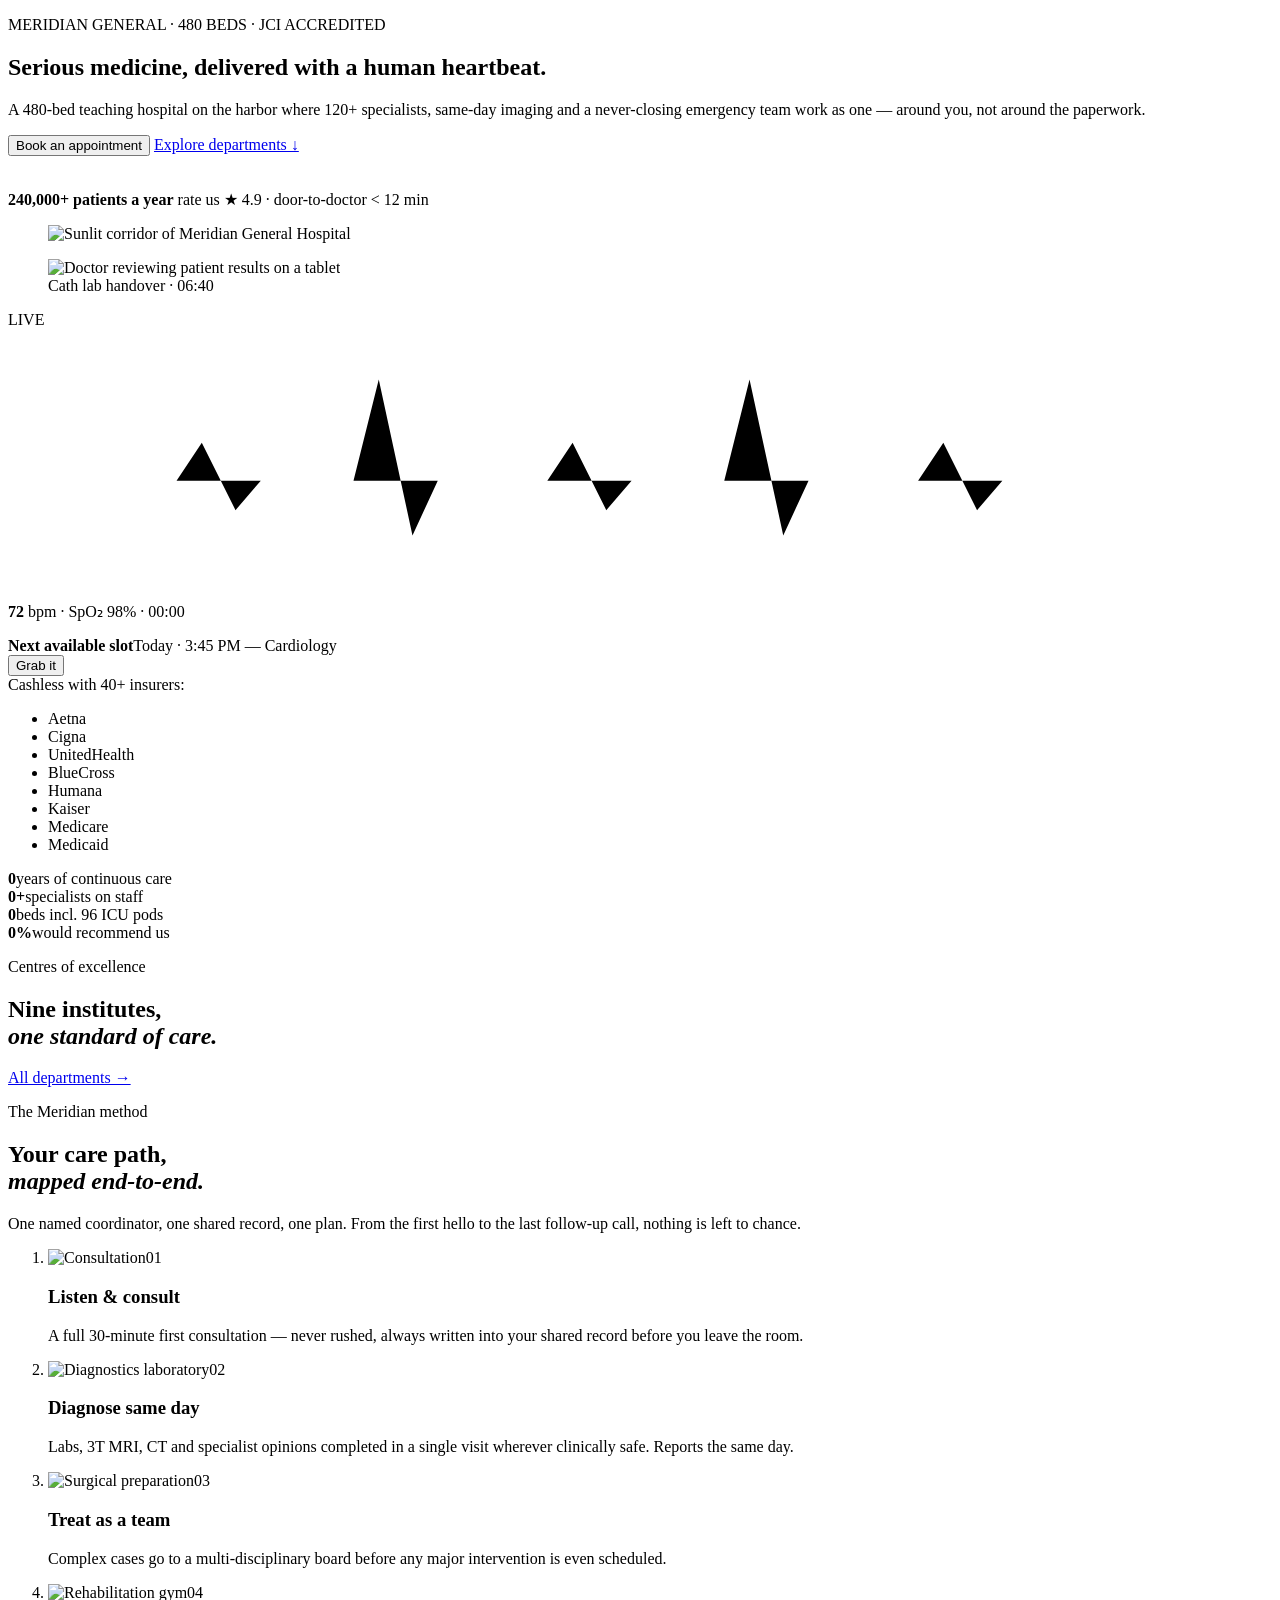
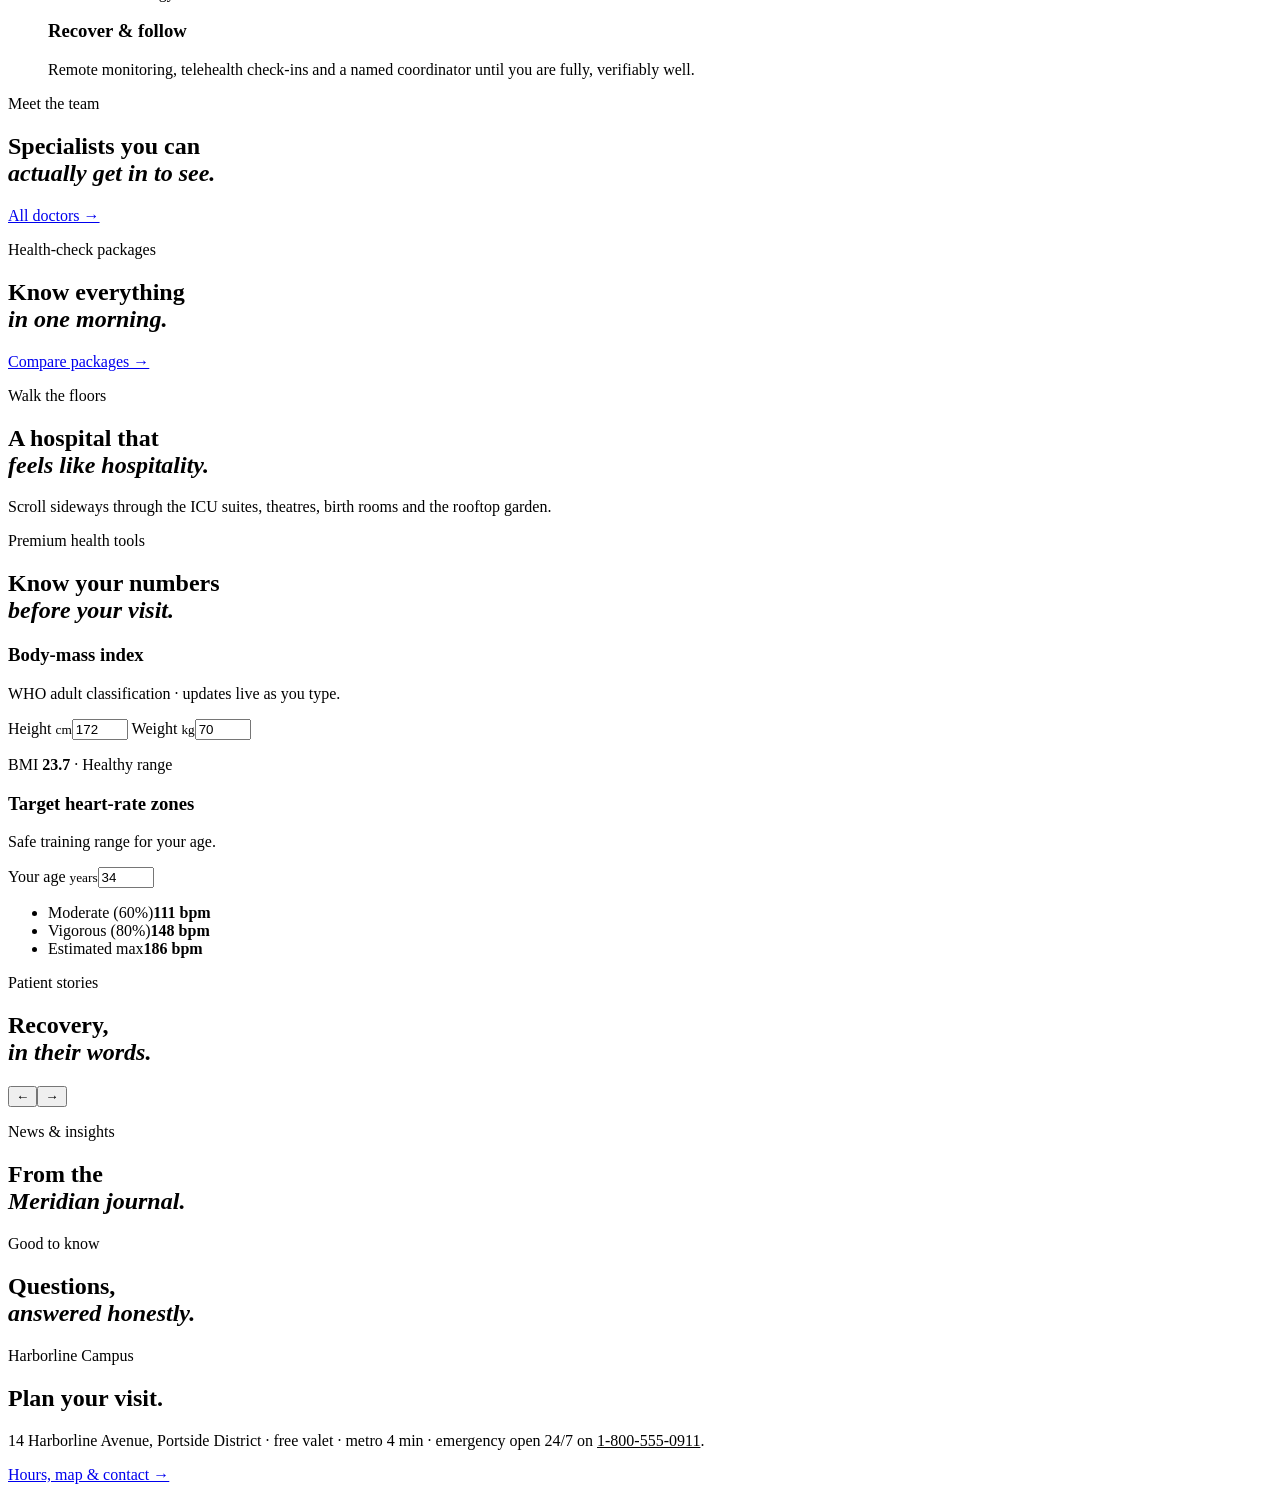
==== index.html @ aa536445 "feat(home): add homepage with hero collage and previews" \ Telemetry hero (live ECG, BPM, clock), ti" ====
<!DOCTYPE html>
<html lang="en">
<head>
  <meta charset="UTF-8" />
  <meta name="viewport" content="width=device-width, initial-scale=1.0" />
  <title>Meridian Health — Medicine with precision, care with a heartbeat</title>
  <meta name="description" content="Meridian General Hospital: 480 beds, 120+ specialists, 24/7 emergency. Book online in 60 seconds." />
  <link rel="preconnect" href="https://fonts.googleapis.com" />
  <link rel="preconnect" href="https://fonts.gstatic.com" crossorigin />
  <link href="https://fonts.googleapis.com/css2?family=Fraunces:ital,opsz,wght@0,9..144,300;0,9..144,500;0,9..144,700;1,9..144,500&family=Manrope:wght@400;500;600;700;800&display=swap" rel="stylesheet" />
  <link rel="stylesheet" href="css/styles.css" />
</head>
<body data-page="home">
<main id="main">

  <!-- ══════ HERO — collage + live telemetry ══════ -->
  <section class="hero">
    <div class="container hero-grid">
      <div class="hero-copy">
        <p class="eyebrow" id="hero-eyebrow" data-text="MERIDIAN GENERAL · 480 BEDS · JCI ACCREDITED">MERIDIAN GENERAL · 480 BEDS · JCI ACCREDITED</p>
        <h1 class="hero-title">
          <span class="line"><span>Serious medicine,</span></span>
          <span class="line"><span>delivered with a</span></span>
          <span class="line accent"><span>human heartbeat.</span></span>
        </h1>
        <p class="lede">A 480-bed teaching hospital on the harbor where 120+ specialists, same-day imaging and a never-closing emergency team work as one — around you, not around the paperwork.</p>
        <div class="hero-cta">
          <button class="btn btn--primary btn--lg" data-open-booking>Book an appointment</button>
          <a class="btn btn--ghost btn--lg" href="departments.html">Explore departments ↓</a>
        </div>
        <div class="hero-proof">
          <div class="avatar-stack" aria-hidden="true">
            <img src="https://images.unsplash.com/photo-1544005313-94ddf0286df2?auto=format&fit=crop&w=100&q=80" data-fb="patient-face-1" alt="" />
            <img src="https://images.unsplash.com/photo-1507003211169-0a1dd7228f2d?auto=format&fit=crop&w=100&q=80" data-fb="patient-face-2" alt="" />
            <img src="https://images.unsplash.com/photo-1580489944761-15a19d654956?auto=format&fit=crop&w=100&q=80" data-fb="patient-face-3" alt="" />
            <img src="https://images.unsplash.com/photo-1500648767791-00dcc994a43e?auto=format&fit=crop&w=100&q=80" data-fb="patient-face-4" alt="" />
          </div>
          <p><strong>240,000+ patients a year</strong> rate us ★ 4.9 · door-to-doctor &lt; 12 min</p>
        </div>
      </div>

      <div class="hero-visual">
        <figure class="hv-main">
          <img src="https://images.unsplash.com/photo-1519494026892-80bbd2d6fd0d?auto=format&fit=crop&w=1000&q=80" data-fb="hospital-atrium" alt="Sunlit corridor of Meridian General Hospital" />
        </figure>
        <figure class="hv-polaroid">
          <img src="https://images.unsplash.com/photo-1576091160399-112ba8d25d1d?auto=format&fit=crop&w=600&q=80" data-fb="cath-team" alt="Doctor reviewing patient results on a tablet" />
          <figcaption>Cath lab handover · 06:40</figcaption>
        </figure>
        <div class="hv-monitor">
          <span class="live-chip"><span class="dot dot--live"></span>LIVE</span>
          <svg viewBox="0 0 300 60" preserveAspectRatio="none" class="ecg-mini" aria-hidden="true"><path d="M0 36 H40 l6-9 8 16 6-7 h22 l6-24 8 37 6-13 h26 l6-9 8 16 6-7 h22 l6-24 8 37 6-13 h26 l6-9 8 16 6-7 H300"/></svg>
          <p><strong id="bpm-value">72</strong> bpm · SpO₂ 98% · <time id="clock-time">00:00</time></p>
        </div>
        <div class="hv-badge">
          <div><strong>Next available slot</strong><span>Today · 3:45 PM — Cardiology</span></div>
          <button class="btn btn--clay btn--sm" data-open-booking data-dept="cardiology">Grab it</button>
        </div>
      </div>
    </div>
  </section>

  <!-- ══════ TICKER / INSURERS / STATS ══════ -->
  <div class="ticker" aria-hidden="true"><div class="ticker-track" id="ticker-track"></div></div>
  <section class="insurers" aria-label="Insurance partners">
    <div class="container ins-inner">
      <span>Cashless with 40+ insurers:</span>
      <ul class="ins-row" role="list"><li>Aetna</li><li>Cigna</li><li>UnitedHealth</li><li>BlueCross</li><li>Humana</li><li>Kaiser</li><li>Medicare</li><li>Medicaid</li></ul>
    </div>
  </section>
  <section class="stats-band" aria-label="Hospital statistics">
    <div class="container stats-grid">
      <div class="stat"><strong><span class="counter" data-target="32">0</span></strong><span>years of continuous care</span></div>
      <div class="stat"><strong><span class="counter" data-target="120">0</span>+</strong><span>specialists on staff</span></div>
      <div class="stat"><strong><span class="counter" data-target="480">0</span></strong><span>beds incl. 96 ICU pods</span></div>
      <div class="stat"><strong><span class="counter" data-target="98">0</span>%</strong><span>would recommend us</span></div>
    </div>
  </section>

  <!-- ══════ DEPARTMENTS PREVIEW ══════ -->
  <section class="section">
    <div class="container">
      <div class="section-head">
        <div><p class="eyebrow">Centres of excellence</p><h2 class="section-title">Nine institutes,<br /><em>one standard of care.</em></h2></div>
        <a class="btn btn--ghost" href="departments.html">All departments →</a>
      </div>
      <div class="dept-grid" id="dept-preview"><!-- rendered --></div>
    </div>
  </section>

  <!-- ══════ CARE PATH ══════ -->
  <section class="section section--pine" id="care-path">
    <div class="container path-grid">
      <div class="path-sticky">
        <p class="eyebrow eyebrow--mint">The Meridian method</p>
        <h2 class="section-title">Your care path,<br /><em>mapped end-to-end.</em></h2>
        <p class="path-blurb">One named coordinator, one shared record, one plan. From the first hello to the last follow-up call, nothing is left to chance.</p>
      </div>
      <ol class="path-steps">
        <li class="path-step"><img src="https://images.unsplash.com/photo-1576091160550-2173dba999ef?auto=format&fit=crop&w=900&q=80" data-fb="care-consult" alt="Consultation" loading="lazy" /><span class="step-num">01</span><h3>Listen & consult</h3><p>A full 30-minute first consultation — never rushed, always written into your shared record before you leave the room.</p></li>
        <li class="path-step"><img src="https://images.unsplash.com/photo-1516549655169-df83a0774514?auto=format&fit=crop&w=900&q=80" data-fb="care-diagnostics" alt="Diagnostics laboratory" loading="lazy" /><span class="step-num">02</span><h3>Diagnose same day</h3><p>Labs, 3T MRI, CT and specialist opinions completed in a single visit wherever clinically safe. Reports the same day.</p></li>
        <li class="path-step"><img src="https://images.unsplash.com/photo-1584982751601-97dcc096659c?auto=format&fit=crop&w=900&q=80" data-fb="care-treatment" alt="Surgical preparation" loading="lazy" /><span class="step-num">03</span><h3>Treat as a team</h3><p>Complex cases go to a multi-disciplinary board before any major intervention is even scheduled.</p></li>
        <li class="path-step"><img src="https://images.unsplash.com/photo-1571019613454-1cb2f99b2d8b?auto=format&fit=crop&w=900&q=80" data-fb="care-recovery" alt="Rehabilitation gym" loading="lazy" /><span class="step-num">04</span><h3>Recover & follow</h3><p>Remote monitoring, telehealth check-ins and a named coordinator until you are fully, verifiably well.</p></li>
      </ol>
    </div>
  </section>

  <!-- ══════ DOCTORS PREVIEW ══════ -->
  <section class="section">
    <div class="container">
      <div class="section-head">
        <div><p class="eyebrow">Meet the team</p><h2 class="section-title">Specialists you can<br /><em>actually get in to see.</em></h2></div>
        <a class="btn btn--ghost" href="doctors.html">All doctors →</a>
      </div>
      <div class="doctor-grid" id="doc-preview"><!-- rendered --></div>
    </div>
  </section>

  <!-- ══════ PACKAGES PREVIEW ══════ -->
  <section class="section section--mist">
    <div class="container">
      <div class="section-head">
        <div><p class="eyebrow">Health-check packages</p><h2 class="section-title">Know everything<br /><em>in one morning.</em></h2></div>
        <a class="btn btn--ghost" href="packages.html">Compare packages →</a>
      </div>
      <div class="pkg-grid" id="pkg-preview"><!-- rendered --></div>
    </div>
  </section>

  <!-- ══════ FACILITY GALLERY ══════ -->
  <section class="section">
    <div class="container section-head">
      <div><p class="eyebrow">Walk the floors</p><h2 class="section-title">A hospital that<br /><em>feels like hospitality.</em></h2></div>
      <p class="section-note">Scroll sideways through the ICU suites, theatres, birth rooms and the rooftop garden.</p>
    </div>
    <div class="gallery" id="gallery-track"><!-- rendered --></div>
  </section>

  <!-- ══════ HEALTH TOOLS ══════ -->
  <section class="section section--mist">
    <div class="container">
      <div class="section-head"><div><p class="eyebrow">Premium health tools</p><h2 class="section-title">Know your numbers<br /><em>before your visit.</em></h2></div></div>
      <div class="tools-grid">
        <form class="tool-card" id="bmi-form">
          <h3>Body-mass index</h3><p class="tool-sub">WHO adult classification · updates live as you type.</p>
          <div class="tool-row">
            <label>Height <small>cm</small><input type="number" id="bmi-height" min="100" max="230" value="172" required /></label>
            <label>Weight <small>kg</small><input type="number" id="bmi-weight" min="30" max="250" value="70" required /></label>
          </div>
          <div class="bmi-gauge" aria-hidden="true"><span class="bmi-marker" id="bmi-marker"></span></div>
          <p class="bmi-result">BMI <strong id="bmi-value">23.7</strong> · <span class="bmi-cat" id="bmi-category">Healthy range</span></p>
        </form>
        <form class="tool-card" id="hr-form">
          <h3>Target heart-rate zones</h3><p class="tool-sub">Safe training range for your age.</p>
          <label>Your age <small>years</small><input type="number" id="hr-age" min="10" max="100" value="34" required /></label>
          <ul class="hr-zones">
            <li><span>Moderate (60%)</span><strong id="hr-low">111 bpm</strong></li>
            <li><span>Vigorous (80%)</span><strong id="hr-high">148 bpm</strong></li>
            <li><span>Estimated max</span><strong id="hr-max">186 bpm</strong></li>
          </ul>
        </form>
      </div>
    </div>
  </section>

  <!-- ══════ STORIES ══════ -->
  <section class="section">
    <div class="container">
      <div class="section-head">
        <div><p class="eyebrow">Patient stories</p><h2 class="section-title">Recovery,<br /><em>in their words.</em></h2></div>
        <div class="story-controls"><button class="icon-btn" id="story-prev" aria-label="Previous story">←</button><button class="icon-btn" id="story-next" aria-label="Next story">→</button></div>
      </div>
      <div class="story-window"><div class="story-track" id="story-track"></div></div>
      <div class="story-dots" id="story-dots"></div>
    </div>
  </section>

  <!-- ══════ NEWS ══════ -->
  <section class="section section--mist">
    <div class="container">
      <div class="section-head"><div><p class="eyebrow">News & insights</p><h2 class="section-title">From the<br /><em>Meridian journal.</em></h2></div></div>
      <div class="news-grid" id="news-grid"><!-- rendered --></div>
    </div>
  </section>

  <!-- ══════ FAQ ══════ -->
  <section class="section">
    <div class="container container--narrow">
      <p class="eyebrow">Good to know</p>
      <h2 class="section-title">Questions,<br /><em>answered honestly.</em></h2>
      <div class="faq-list" id="faq-list"><!-- rendered --></div>
    </div>
  </section>

  <!-- ══════ APPOINTMENT WALLET ══════ -->
  <section class="section section--sand" id="appointment-section" hidden>
    <div class="container container--narrow">
      <p class="eyebrow">Your appointment wallet</p>
      <h2 class="section-title">You're booked in.</h2>
      <div class="appt-list" id="appointment-list"></div>
    </div>
  </section>

  <!-- ══════ VISIT CTA ══════ -->
  <section class="section section--pine visit-band">
    <div class="container">
      <p class="eyebrow eyebrow--mint">Harborline Campus</p>
      <h2 class="section-title">Plan your visit.</h2>
      <p>14 Harborline Avenue, Portside District · free valet · metro 4 min · emergency open 24/7 on <a href="tel:+18005550911" style="color:var(--gold)">1-800-555-0911</a>.</p>
      <a class="btn btn--clay btn--lg" href="contact.html">Hours, map & contact →</a>
    </div>
  </section>
</main>

<script src="js/data.js"></script>
<script src="js/site.js"></script>
</body>
</html>
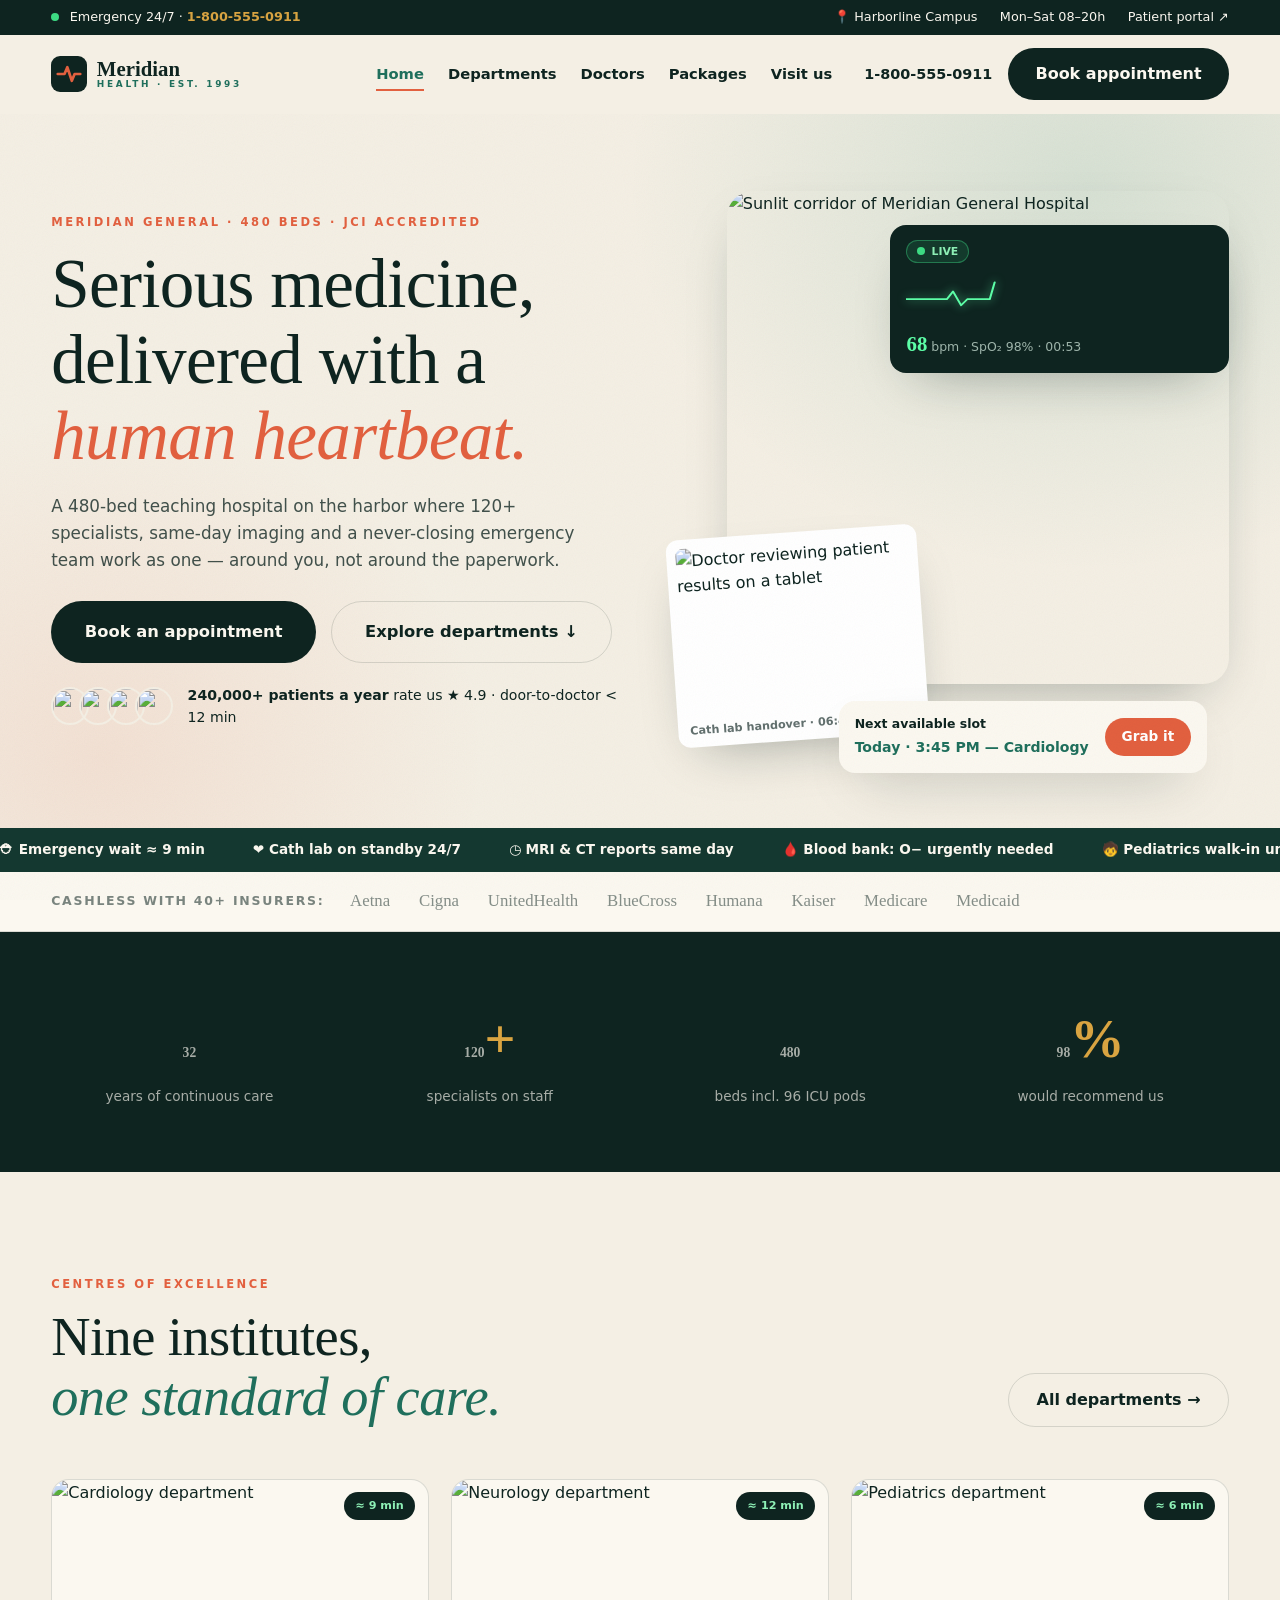
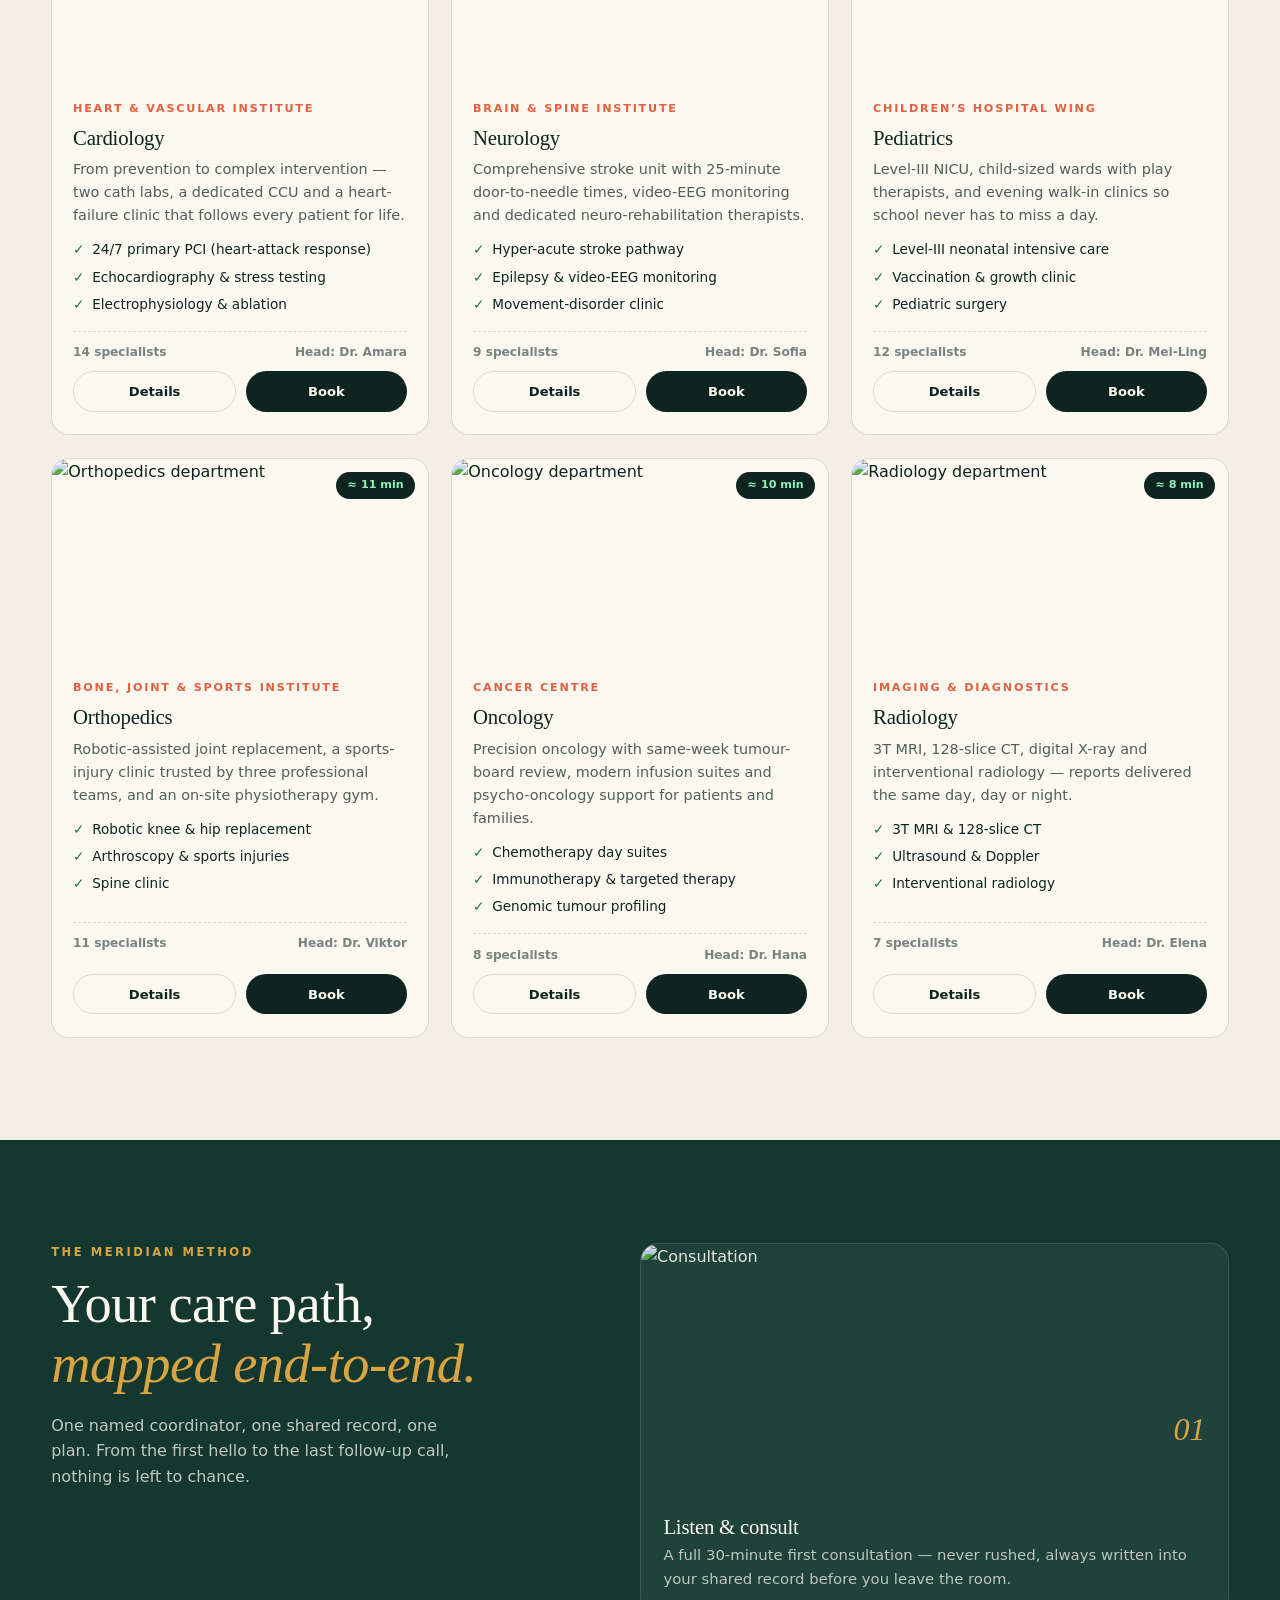
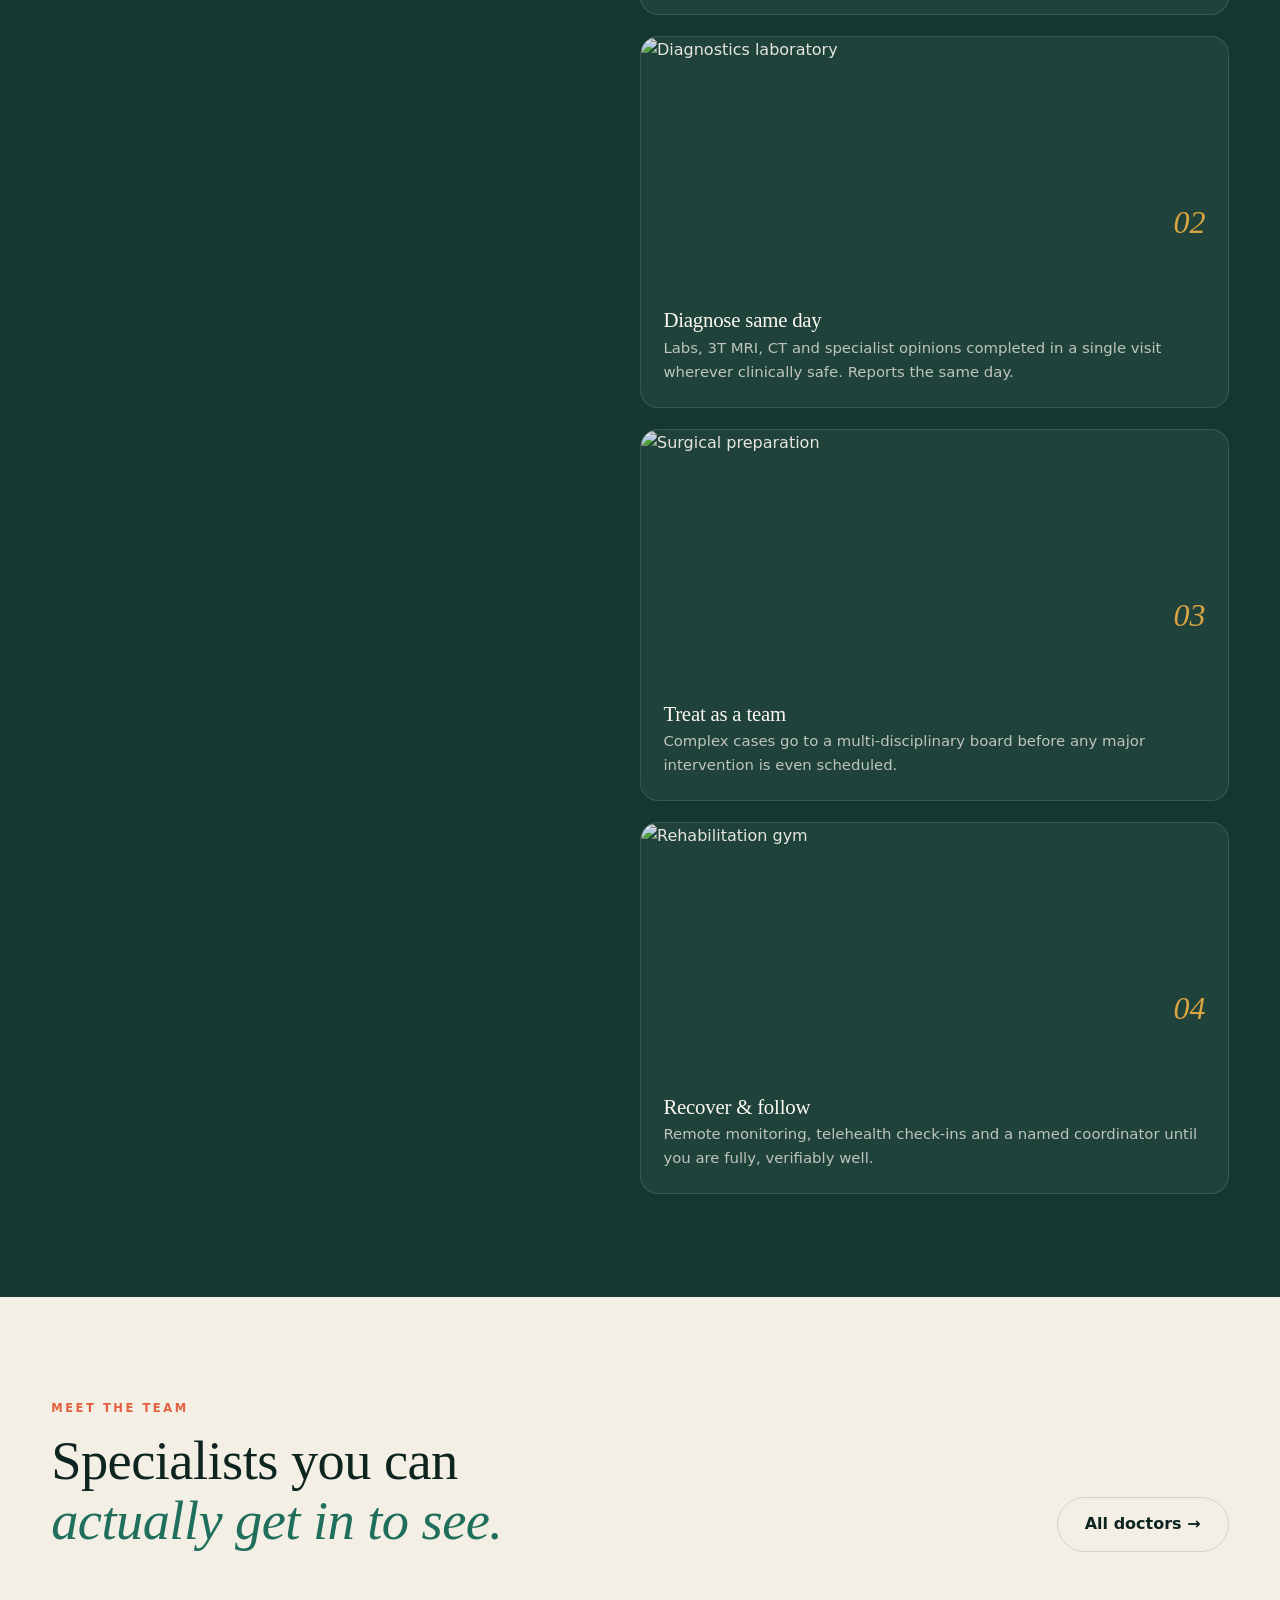
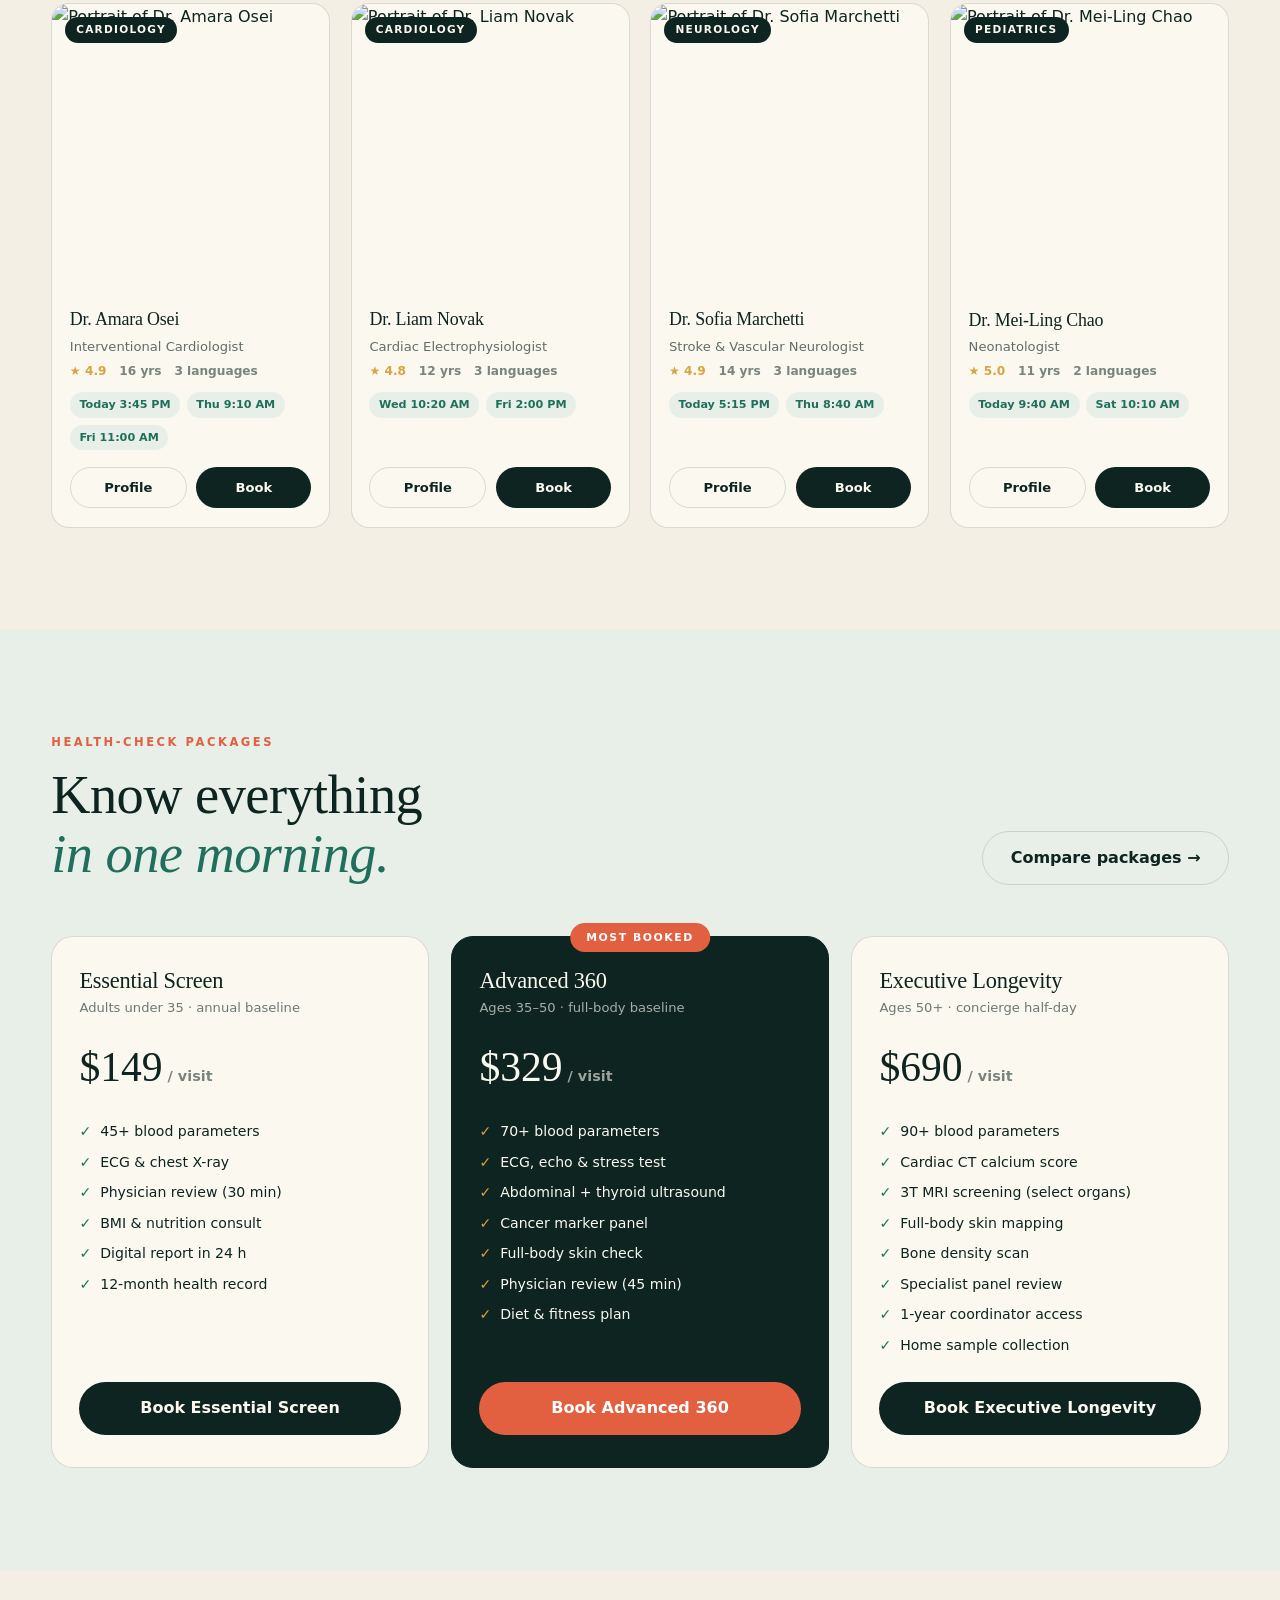
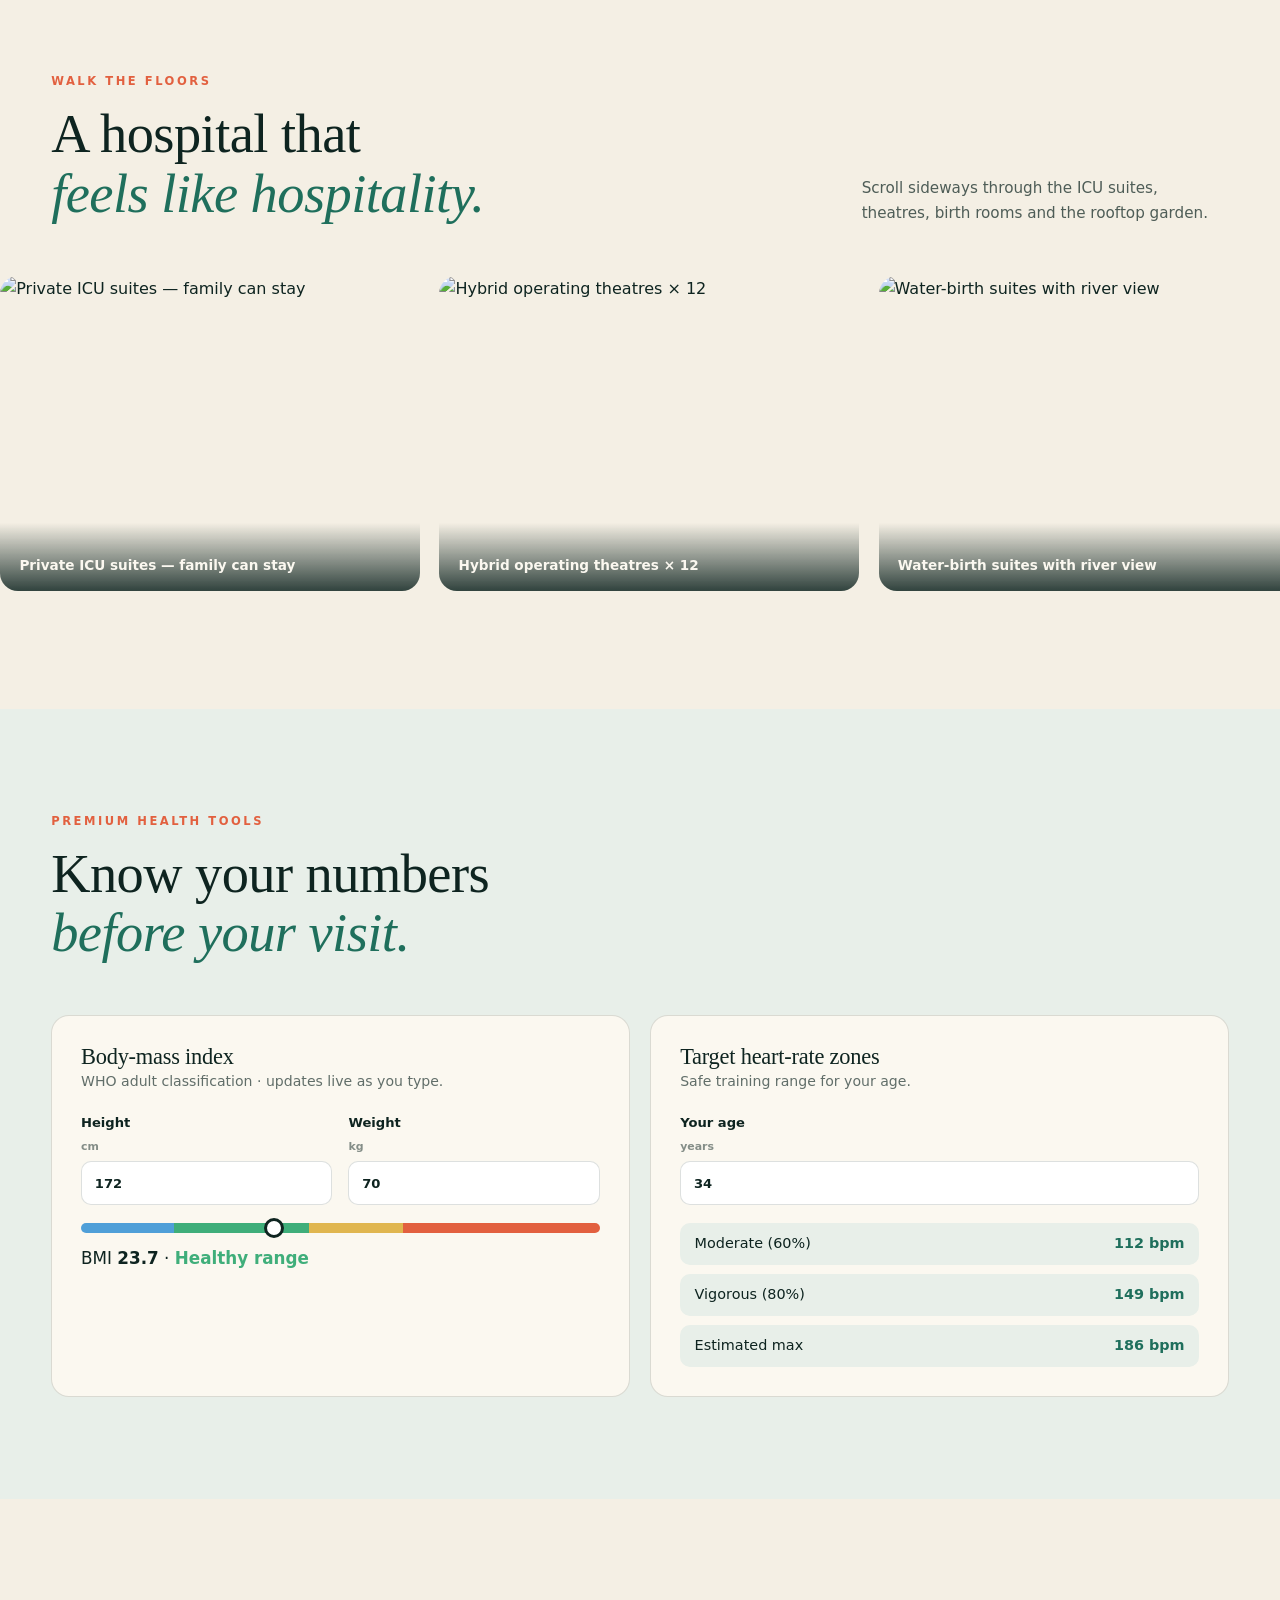
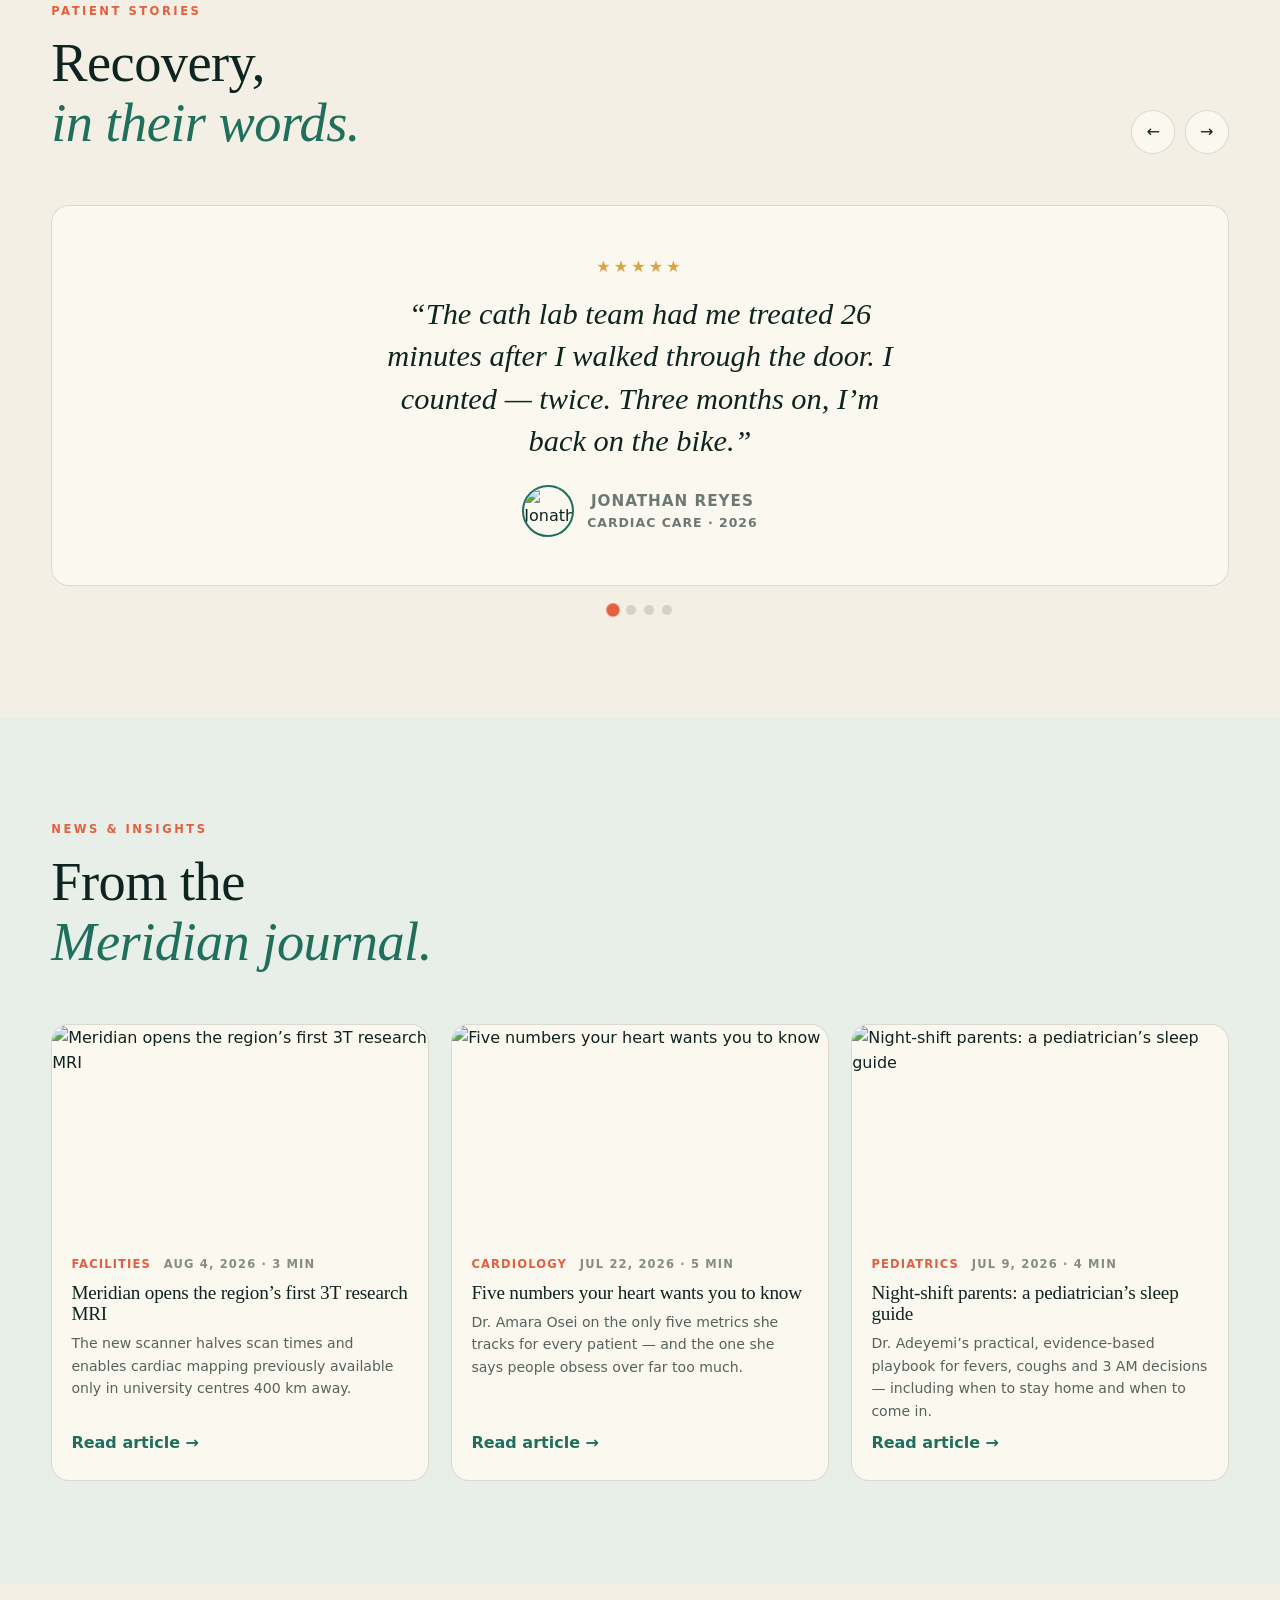
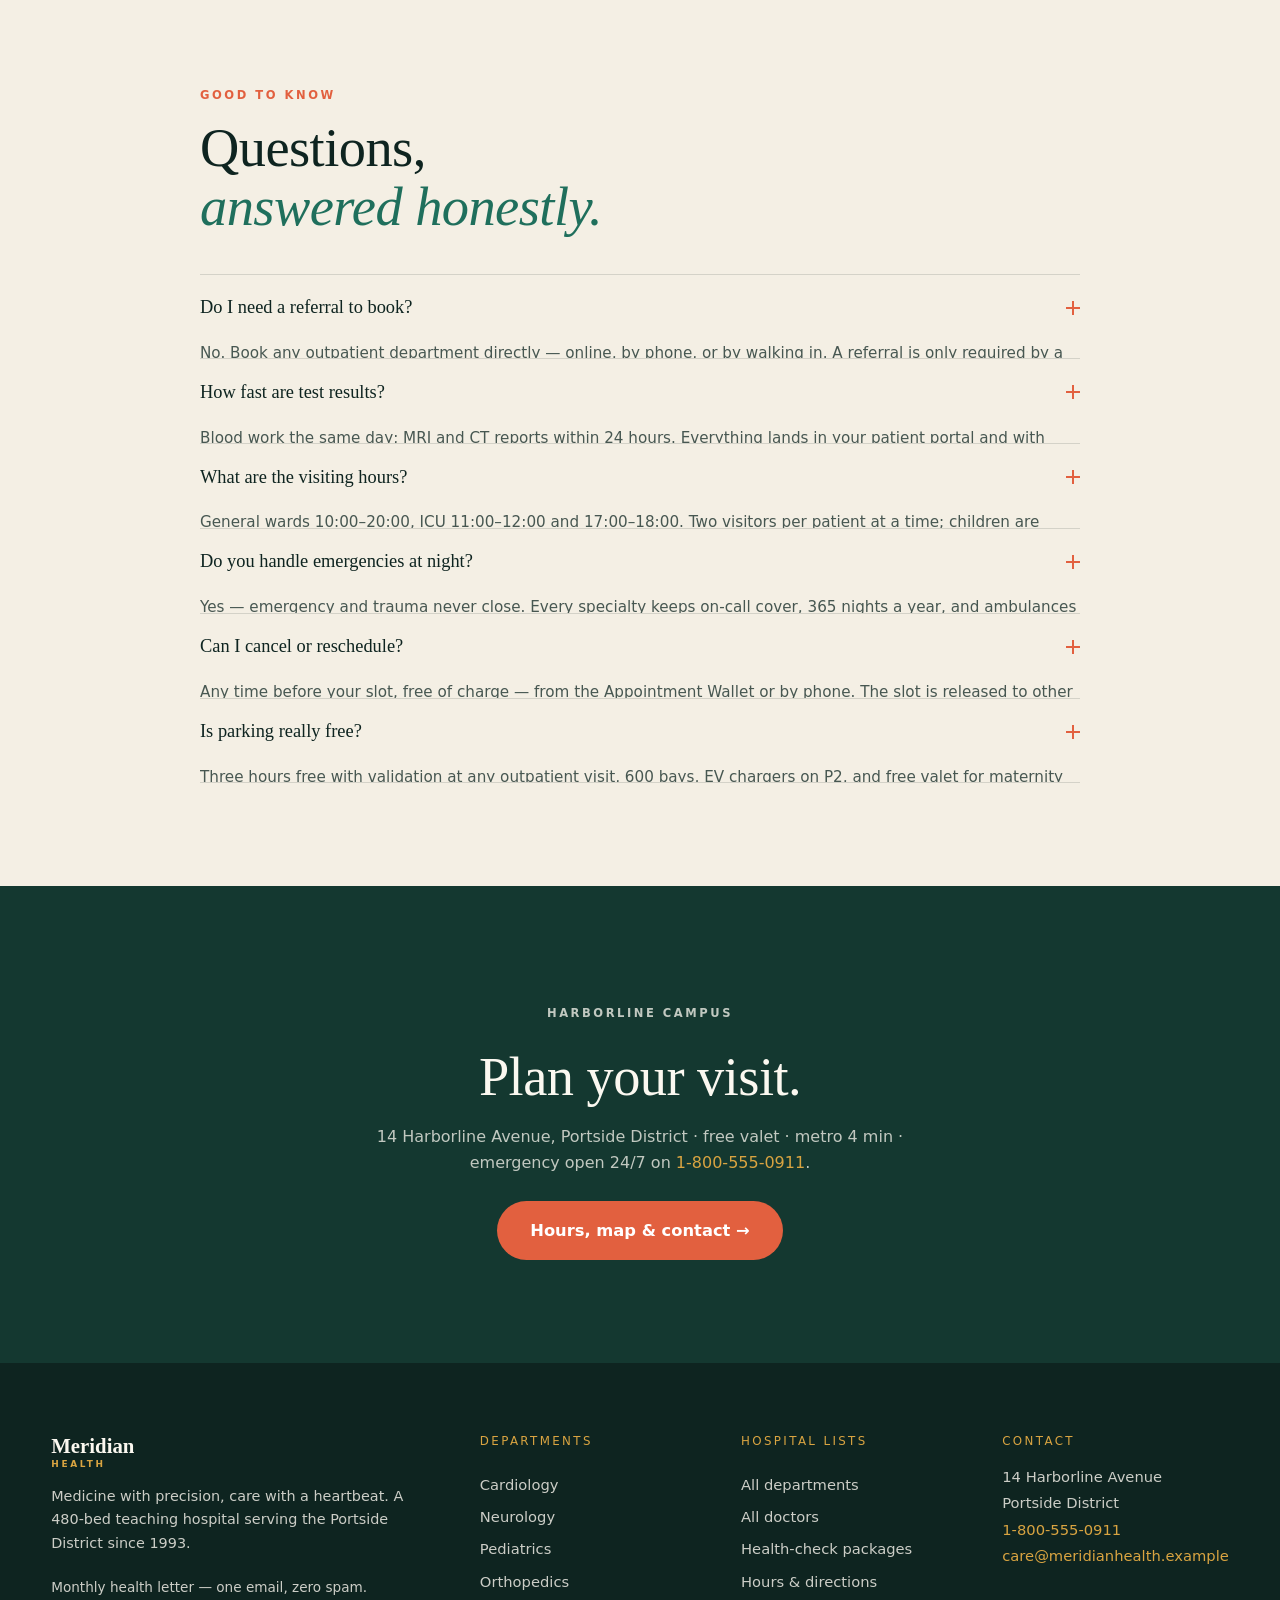
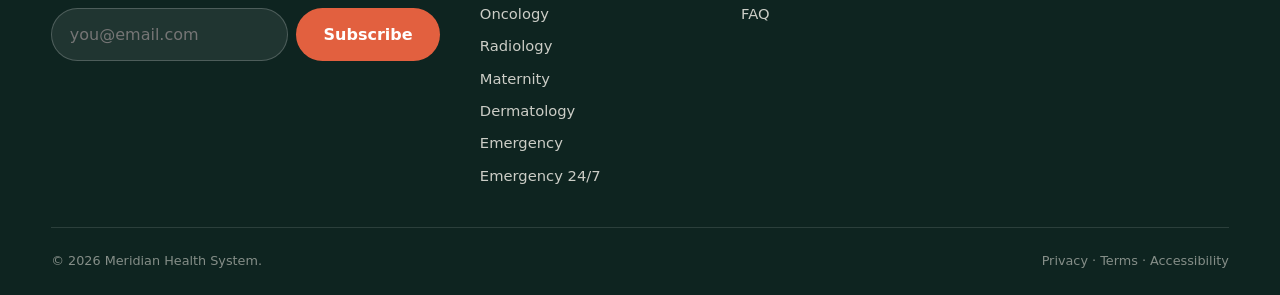
==== commit 8d97e2db: "Feat no of doctors, patients, recommendation" ====
--- a/index.html
+++ b/index.html
@@ -70,10 +70,10 @@
   </section>
   <section class="stats-band" aria-label="Hospital statistics">
     <div class="container stats-grid">
-      <div class="stat"><strong><span class="counter" data-target="32">0</span></strong><span>years of continuous care</span></div>
-      <div class="stat"><strong><span class="counter" data-target="120">0</span>+</strong><span>specialists on staff</span></div>
-      <div class="stat"><strong><span class="counter" data-target="480">0</span></strong><span>beds incl. 96 ICU pods</span></div>
-      <div class="stat"><strong><span class="counter" data-target="98">0</span>%</strong><span>would recommend us</span></div>
+      <div class="stat"><strong><span class="counter" data-target="32">32</span></strong><span>years of continuous care</span></div>
+      <div class="stat"><strong><span class="counter" data-target="120">120</span>+</strong><span>specialists on staff</span></div>
+      <div class="stat"><strong><span class="counter" data-target="480">480</span></strong><span>beds incl. 96 ICU pods</span></div>
+      <div class="stat"><strong><span class="counter" data-target="98">98</span>%</strong><span>would recommend us</span></div>
     </div>
   </section>
 
--- a/css/styles.css
+++ b/css/styles.css
@@ -0,0 +1,408 @@
+/* ════════════════════════════════════════════════════════════════
+   MERIDIAN HEALTH — styles.css (multi-page build, complete)
+   ════════════════════════════════════════════════════════════════ */
+
+/* ---------- 1. Tokens ---------- */
+:root{
+  --ink:#0e2420; --pine:#143830; --teal:#1f6f5c; --sea:#2c8c74;
+  --mist:#e8efe9; --sand:#f4efe4; --cream:#fbf8f0;
+  --clay:#e2603f; --clay-dk:#c74b2c; --gold:#d9a441;
+  --line:rgba(14,36,32,.14); --shadow:0 22px 55px -26px rgba(14,36,32,.4);
+  --font-display:"Fraunces",Georgia,serif; --font-body:"Manrope",system-ui,sans-serif;
+  --radius:18px; --ease:cubic-bezier(.22,.9,.3,1);
+}
+
+/* ---------- 2. Base ---------- */
+*,*::before,*::after{box-sizing:border-box;margin:0;padding:0}
+html{scroll-behavior:smooth}
+body{font-family:var(--font-body);color:var(--ink);background:var(--sand);line-height:1.6;font-size:16px;-webkit-font-smoothing:antialiased;overflow-x:hidden}
+body::after{content:"";position:fixed;inset:0;pointer-events:none;z-index:80;opacity:.05;mix-blend-mode:multiply;
+  background-image:url("data:image/svg+xml,%3Csvg xmlns='http://www.w3.org/2000/svg' width='120' height='120'%3E%3Cfilter id='n'%3E%3CfeTurbulence type='fractalNoise' baseFrequency='.9' numOctaves='2'/%3E%3C/filter%3E%3Crect width='120' height='120' filter='url(%23n)'/%3E%3C/svg%3E")}
+img{max-width:100%;display:block}
+a{color:inherit;text-decoration:none}
+button{font:inherit;cursor:pointer;background:none;border:0;color:inherit}
+input,select,textarea{font:inherit;color:inherit}
+h1,h2,h3,h4{font-family:var(--font-display);font-weight:500;line-height:1.1;letter-spacing:-.01em}
+em{font-style:italic;color:var(--teal)}
+.container{width:min(1180px,92%);margin-inline:auto}
+.container--narrow{width:min(880px,92%)}
+.skip-link{position:absolute;left:-999px;top:0;background:var(--ink);color:#fff;padding:.6rem 1rem;z-index:200}
+.skip-link:focus{left:8px}
+
+/* ---------- 3. Type & shared ---------- */
+.eyebrow{font-size:.72rem;font-weight:800;letter-spacing:.22em;text-transform:uppercase;color:var(--clay);margin-bottom:.9rem}
+.eyebrow--mint{color:var(--gold)}
+.section{padding:clamp(4rem,8vw,7rem) 0}
+.section--mist{background:var(--mist)}
+.section--pine{background:var(--pine);color:var(--cream)} .section--pine em{color:var(--gold)}
+.section--sand{background:var(--cream);border-block:1px solid var(--line)}
+.section-title{font-size:clamp(2rem,4.6vw,3.4rem)}
+.section-head{display:flex;justify-content:space-between;align-items:flex-end;gap:2rem;flex-wrap:wrap;margin-bottom:clamp(2rem,4vw,3.2rem)}
+.section-note{max-width:38ch;color:rgba(14,36,32,.72);font-size:.95rem}
+.btn{display:inline-flex;align-items:center;justify-content:center;gap:.5rem;font-weight:700;border-radius:999px;padding:.85rem 1.7rem;transition:transform .25s var(--ease),box-shadow .25s,background .25s}
+.btn--primary{background:var(--ink);color:var(--cream)} .btn--primary:hover{background:var(--teal);transform:translateY(-2px);box-shadow:var(--shadow)}
+.btn--clay{background:var(--clay);color:#fff} .btn--clay:hover{background:var(--clay-dk);transform:translateY(-2px)}
+.btn--ghost{border:1.5px solid var(--line)} .btn--ghost:hover{border-color:var(--ink);transform:translateY(-2px)}
+.btn--ghost--light{border-color:rgba(255,255,255,.35);color:var(--cream)} .btn--ghost--light:hover{border-color:var(--gold);color:var(--gold)}
+.btn--lg{padding:1.05rem 2.1rem;font-size:1.02rem} .btn--sm{padding:.5rem 1.05rem;font-size:.85rem} .btn--block{width:100%}
+.btn[disabled]{opacity:.6;cursor:wait;transform:none}
+.link-btn{font-weight:700;color:var(--teal);border-bottom:2px solid transparent} .link-btn:hover{border-color:var(--teal)}
+.chip{border:1.5px solid var(--line);border-radius:999px;padding:.45rem 1.05rem;font-size:.85rem;font-weight:600;transition:all .2s;background:var(--cream)}
+.chip:hover{border-color:var(--teal)} .chip.is-active{background:var(--ink);color:var(--cream);border-color:var(--ink)}
+.icon-btn{width:44px;height:44px;border-radius:50%;border:1.5px solid var(--line);display:grid;place-items:center;transition:all .2s;background:var(--cream)}
+.icon-btn:hover{background:var(--ink);color:var(--cream)}
+.dot{display:inline-block;width:8px;height:8px;border-radius:50%;margin-right:.4rem}
+.dot--live{background:#3ddc84;box-shadow:0 0 0 0 rgba(61,220,132,.6);animation:pulse 1.8s infinite}
+@keyframes pulse{70%{box-shadow:0 0 0 8px rgba(61,220,132,0)}100%{box-shadow:0 0 0 0 rgba(61,220,132,0)}}
+.reveal{opacity:0;transform:translateY(28px);transition:opacity .8s var(--ease),transform .8s var(--ease)}
+.reveal.in-view{opacity:1;transform:none}
+.h2{font-size:1.6rem;margin:1.8rem 0 .7rem} .h2:first-child{margin-top:0}
+.body-lg{font-size:1.02rem;color:rgba(14,36,32,.78);max-width:62ch}
+
+/* ---------- 4. Utility bar / header ---------- */
+.utility-bar{background:var(--ink);color:var(--cream);font-size:.8rem}
+.utility-inner{display:flex;justify-content:space-between;gap:1rem;padding:.45rem 0;flex-wrap:wrap}
+.util-links{display:flex;gap:1.4rem;flex-wrap:wrap}
+.util-item a{color:var(--gold);font-weight:700}
+.progress-bar{position:fixed;top:0;left:0;height:3px;width:0;background:var(--clay);z-index:120}
+.site-header{position:sticky;top:0;z-index:100;background:rgba(244,239,228,.88);backdrop-filter:blur(10px);border-bottom:1px solid transparent;transition:.3s}
+.site-header.is-scrolled{border-color:var(--line);box-shadow:0 10px 30px -20px rgba(14,36,32,.4)}
+.nav-wrap{display:flex;align-items:center;gap:2rem;padding:.8rem 0}
+.brand{display:flex;align-items:center;gap:.6rem}
+.brand-text{font-family:var(--font-display);font-size:1.3rem;font-weight:700;line-height:1}
+.brand-text small{display:block;font-family:var(--font-body);font-size:.56rem;letter-spacing:.3em;font-weight:800;color:var(--teal)}
+.brand-text--light{color:var(--cream)} .brand-text--light small{color:var(--gold)}
+.main-nav{display:flex;gap:1.5rem;margin-left:auto;font-weight:600;font-size:.92rem}
+.main-nav a{position:relative;padding:.3rem 0}
+.main-nav a::after{content:"";position:absolute;left:0;bottom:0;width:100%;height:2px;background:var(--clay);transform:scaleX(0);transform-origin:right;transition:transform .3s var(--ease)}
+.main-nav a:hover::after{transform:scaleX(1);transform-origin:left}
+.main-nav a.is-active{color:var(--teal)} .main-nav a.is-active::after{transform:scaleX(1)}
+.nav-actions{display:flex;align-items:center;gap:1rem}
+.nav-phone{font-weight:800;font-size:.9rem;display:none}
+@media(min-width:1080px){.nav-phone{display:block}}
+.menu-toggle{display:none;flex-direction:column;gap:5px;padding:8px}
+.menu-toggle span{width:24px;height:2px;background:var(--ink);transition:.3s var(--ease)}
+body.nav-open .menu-toggle span:nth-child(1){transform:translateY(7px) rotate(45deg)}
+body.nav-open .menu-toggle span:nth-child(2){opacity:0}
+body.nav-open .menu-toggle span:nth-child(3){transform:translateY(-7px) rotate(-45deg)}
+.mobile-nav{display:none;flex-direction:column;gap:.3rem;padding:1rem 4% 1.6rem;border-top:1px solid var(--line)}
+.mobile-nav a{font-family:var(--font-display);font-size:1.4rem;padding:.4rem 0;border-bottom:1px solid var(--line)}
+body.nav-open .mobile-nav{display:flex}
+@media(max-width:920px){.main-nav{display:none}.menu-toggle{display:flex}.nav-actions .btn{display:none}}
+
+/* ---------- 5. Hero collage (home) ---------- */
+.hero{padding:clamp(3rem,6vw,5rem) 0;background:radial-gradient(60% 90% at 85% 10%,rgba(44,140,116,.15),transparent 60%),radial-gradient(50% 80% at 8% 90%,rgba(226,96,63,.1),transparent 60%),var(--sand)}
+.hero-grid{display:grid;grid-template-columns:1.02fr .98fr;gap:clamp(2rem,5vw,4rem);align-items:center}
+.hero-title{font-size:clamp(2.6rem,5.4vw,4.4rem);margin:.4rem 0 1.2rem}
+.hero-title .accent{color:var(--clay);font-style:italic}
+.line{display:block;overflow:hidden}
+.line>span{display:block;transform:translateY(115%);transition:transform 1s var(--ease)}
+.line:nth-child(2)>span{transition-delay:.12s}.line:nth-child(3)>span{transition-delay:.24s}
+body.is-loaded .line>span{transform:none}
+.lede{max-width:52ch;color:rgba(14,36,32,.78);font-size:1.05rem}
+.hero-cta{display:flex;gap:.9rem;flex-wrap:wrap;margin:1.7rem 0 1.3rem}
+.hero-proof{display:flex;align-items:center;gap:.9rem;font-size:.88rem}
+.avatar-stack{display:flex}
+.avatar-stack img{width:38px;height:38px;border-radius:50%;border:2.5px solid var(--sand);margin-left:-10px;object-fit:cover}
+.avatar-stack img:first-child{margin-left:0}
+.hero-visual{position:relative;min-height:560px}
+.hv-main{position:absolute;inset:0 0 12% 8%;border-radius:26px;overflow:hidden;box-shadow:var(--shadow)}
+.hv-main img{width:100%;height:100%;object-fit:cover;animation:kenburns 20s ease-in-out infinite alternate}
+@keyframes kenburns{to{transform:scale(1.1) translate(-1.5%,1.5%)}}
+.hv-polaroid{position:absolute;left:-2%;bottom:2%;width:46%;background:#fff;padding:.55rem .55rem 0;border-radius:12px;box-shadow:var(--shadow);transform:rotate(-4deg);transition:transform .4s var(--ease)}
+.hv-polaroid:hover{transform:rotate(0)}
+.hv-polaroid img{border-radius:8px;aspect-ratio:7/5;object-fit:cover}
+.hv-polaroid figcaption{font-size:.7rem;font-weight:700;padding:.45rem .2rem;color:rgba(14,36,32,.65)}
+.hv-monitor{position:absolute;right:0;top:6%;background:var(--ink);color:#cfe6da;border-radius:16px;padding:.8rem 1rem;box-shadow:var(--shadow);width:62%}
+.ecg-mini{width:100%;height:52px;fill:none;stroke:#5dffa8;stroke-width:2;stroke-linecap:round;stroke-linejoin:round;filter:drop-shadow(0 0 5px rgba(93,255,168,.7));stroke-dasharray:120 480;animation:sweep 3s linear infinite}
+@keyframes sweep{from{stroke-dashoffset:600}to{stroke-dashoffset:0}}
+.hv-monitor p{font-size:.78rem;color:rgba(207,230,218,.75)}
+.hv-monitor strong{font-family:var(--font-display);font-size:1.3rem;color:#5dffa8}
+.live-chip{display:inline-flex;align-items:center;background:rgba(61,220,132,.12);border:1px solid rgba(61,220,132,.4);color:#8ef0b6;border-radius:999px;padding:.12rem .6rem;font-size:.68rem;font-weight:800;margin-bottom:.3rem}
+.hv-badge{position:absolute;right:4%;bottom:-4%;background:var(--cream);border-radius:16px;box-shadow:var(--shadow);padding:.85rem 1rem;display:flex;align-items:center;gap:1rem;animation:floaty 5s ease-in-out infinite}
+.hv-badge strong{display:block;font-size:.78rem}
+.hv-badge span{font-size:.88rem;font-weight:800;color:var(--teal)}
+@keyframes floaty{50%{transform:translateY(-7px)}}
+@media(max-width:920px){.hero-grid{grid-template-columns:1fr}.hero-visual{min-height:480px}}
+
+/* ---------- 6. Ticker / insurers / stats ---------- */
+.ticker{background:var(--pine);color:var(--cream);overflow:hidden}
+.ticker-track{display:flex;gap:3rem;width:max-content;padding:.7rem 0;animation:tick 36s linear infinite;font-size:.85rem;font-weight:600;white-space:nowrap}
+.ticker:hover .ticker-track{animation-play-state:paused}
+@keyframes tick{to{transform:translateX(-50%)}}
+.insurers{border-bottom:1px solid var(--line);background:var(--cream)}
+.ins-inner{display:flex;align-items:center;gap:1.6rem;padding:1rem 0;flex-wrap:wrap}
+.ins-inner>span{font-size:.78rem;font-weight:800;letter-spacing:.14em;text-transform:uppercase;color:rgba(14,36,32,.55)}
+.ins-row{display:flex;gap:1.8rem;list-style:none;flex-wrap:wrap;font-family:var(--font-display);font-size:1.05rem;color:rgba(14,36,32,.5)}
+.stats-band{background:var(--ink);color:var(--cream);padding:clamp(2.5rem,5vw,4rem) 0}
+.stats-grid{display:grid;grid-template-columns:repeat(4,1fr);gap:1.5rem;text-align:center}
+.stat strong{font-family:var(--font-display);font-size:clamp(2.2rem,4.5vw,3.4rem);color:var(--gold);display:block}
+.stat span:last-child{font-size:.85rem;color:rgba(251,248,240,.65)}
+@media(max-width:760px){.stats-grid{grid-template-columns:repeat(2,1fr)}}
+
+/* ---------- 7. Department cards ---------- */
+.dept-grid{display:grid;grid-template-columns:repeat(3,1fr);gap:1.4rem}
+.dept-card{background:var(--cream);border:1px solid var(--line);border-radius:var(--radius);overflow:hidden;display:flex;flex-direction:column;transition:transform .35s var(--ease),box-shadow .35s}
+.dept-card:hover{transform:translateY(-7px);box-shadow:var(--shadow)}
+.dept-media{position:relative;overflow:hidden;aspect-ratio:16/8.5;display:block}
+.dept-media img{width:100%;height:100%;object-fit:cover;transition:transform 1.4s var(--ease)}
+.dept-card:hover .dept-media img{transform:scale(1.08)}
+.dept-wait{position:absolute;top:.8rem;right:.8rem;background:var(--ink);color:#8ef0b6;font-size:.7rem;font-weight:800;padding:.3rem .7rem;border-radius:999px}
+.dept-body{padding:1.3rem 1.3rem 1.4rem;display:flex;flex-direction:column;gap:.55rem;flex:1}
+.dept-body h3{font-size:1.3rem}
+.dept-body h3 a:hover{color:var(--teal)}
+.dept-tag{font-size:.7rem;font-weight:800;letter-spacing:.16em;text-transform:uppercase;color:var(--clay)}
+.dept-body>p{font-size:.9rem;color:rgba(14,36,32,.72)}
+.dept-services{list-style:none;margin:.2rem 0 .4rem;display:grid;gap:.35rem;font-size:.85rem}
+.dept-services li{padding-left:1.2rem;position:relative}
+.dept-services li::before{content:"✓";position:absolute;left:0;color:var(--teal);font-weight:800}
+.dept-meta{display:flex;justify-content:space-between;gap:.6rem;font-size:.76rem;font-weight:700;color:rgba(14,36,32,.55);border-top:1px dashed var(--line);padding-top:.7rem;margin-top:auto}
+.dept-card--em{background:var(--ink);color:var(--cream);border-color:var(--ink)}
+.dept-card--em p{color:rgba(251,248,240,.72)}
+.dept-card--em .dept-meta{color:rgba(251,248,240,.6)}
+@media(max-width:1020px){.dept-grid{grid-template-columns:repeat(2,1fr)}}
+@media(max-width:620px){.dept-grid{grid-template-columns:1fr}}
+
+/* ---------- 8. Care path ---------- */
+.path-grid{display:grid;grid-template-columns:1fr 1.15fr;gap:clamp(2rem,6vw,5rem)}
+.path-sticky{position:sticky;top:110px;align-self:start}
+.path-blurb{margin-top:1.1rem;color:rgba(251,248,240,.75);max-width:42ch}
+.path-progress{margin-top:2rem;height:4px;background:rgba(255,255,255,.14);border-radius:99px;overflow:hidden;max-width:260px}
+.path-progress span{display:block;height:100%;width:25%;background:var(--gold);transition:width .5s var(--ease)}
+.path-steps{list-style:none;display:grid;gap:1.3rem}
+.path-step{background:rgba(255,255,255,.05);border:1px solid rgba(255,255,255,.12);border-radius:var(--radius);overflow:hidden;position:relative;transition:border-color .3s}
+.path-step:hover{border-color:var(--gold)}
+.path-step img{aspect-ratio:16/7;object-fit:cover;width:100%;opacity:.9}
+.path-step .step-num{position:absolute;top:160px;right:1.4rem;font-family:var(--font-display);font-style:italic;font-size:2rem;color:var(--gold)}
+.path-step h3{font-size:1.3rem;margin:1rem 1.4rem .3rem}
+.path-step p{color:rgba(251,248,240,.72);font-size:.93rem;margin:0 1.4rem 1.4rem}
+@media(max-width:920px){.path-grid{grid-template-columns:1fr}.path-sticky{position:static}}
+
+/* ---------- 9. Doctor cards ---------- */
+.filter-bar{display:flex;gap:.5rem;flex-wrap:wrap}
+.doctor-grid{display:grid;grid-template-columns:repeat(4,1fr);gap:1.3rem}
+.doctor-card{background:var(--cream);border:1px solid var(--line);border-radius:var(--radius);overflow:hidden;display:flex;flex-direction:column;transition:transform .35s var(--ease),box-shadow .35s}
+.doctor-card:hover{transform:translateY(-6px);box-shadow:var(--shadow)}
+.doc-media{position:relative;overflow:hidden;aspect-ratio:4/4.2;display:block}
+.doc-media img{width:100%;height:100%;object-fit:cover;transition:transform 1.2s var(--ease)}
+.doctor-card:hover .doc-media img{transform:scale(1.07)}
+.doc-tag{position:absolute;left:.8rem;top:.8rem;background:var(--ink);color:var(--cream);font-size:.66rem;font-weight:800;letter-spacing:.12em;text-transform:uppercase;padding:.3rem .7rem;border-radius:999px}
+.doc-body{padding:1rem 1.1rem 1.2rem;display:flex;flex-direction:column;gap:.35rem;flex:1}
+.doc-body h3{font-size:1.12rem} .doc-body h3 a:hover{color:var(--teal)}
+.doc-role{font-size:.82rem;color:rgba(14,36,32,.65)}
+.doc-meta{display:flex;gap:.8rem;font-size:.76rem;font-weight:700;color:rgba(14,36,32,.55)}
+.doc-meta .doc-rating{color:var(--gold)}
+.doc-slots{display:flex;gap:.4rem;flex-wrap:wrap;margin:.3rem 0 .7rem}
+.doc-slots span{font-size:.7rem;font-weight:700;background:var(--mist);border-radius:999px;padding:.25rem .6rem;color:var(--teal)}
+.doc-slots--lg span{font-size:.85rem;padding:.4rem .9rem}
+.doc-actions{display:flex;gap:.6rem;margin-top:auto}
+.doc-actions .btn{flex:1;padding:.55rem .5rem;font-size:.82rem}
+@media(max-width:1020px){.doctor-grid{grid-template-columns:repeat(2,1fr)}}
+@media(max-width:560px){.doctor-grid{grid-template-columns:1fr}}
+
+/* ---------- 10. Packages ---------- */
+.pkg-grid{display:grid;grid-template-columns:repeat(3,1fr);gap:1.4rem;align-items:stretch}
+.pkg-card{background:var(--cream);border:1px solid var(--line);border-radius:22px;padding:2rem 1.7rem;display:flex;flex-direction:column;position:relative;transition:transform .35s var(--ease),box-shadow .35s}
+.pkg-card:hover{transform:translateY(-7px);box-shadow:var(--shadow)}
+.pkg-card--hot{background:var(--ink);color:var(--cream);border-color:var(--ink)}
+.pkg-flag{position:absolute;top:-14px;left:50%;transform:translateX(-50%);background:var(--clay);color:#fff;font-size:.68rem;font-weight:800;letter-spacing:.14em;text-transform:uppercase;padding:.35rem 1rem;border-radius:999px}
+.pkg-card h3{font-size:1.4rem}
+.pkg-for{font-size:.82rem;color:rgba(14,36,32,.6);margin:.2rem 0 1rem}
+.pkg-card--hot .pkg-for{color:rgba(251,248,240,.65)}
+.pkg-price{font-family:var(--font-display);font-size:2.6rem}
+.pkg-price small{font-size:.9rem;font-family:var(--font-body);font-weight:600;color:rgba(14,36,32,.55)}
+.pkg-card--hot .pkg-price small{color:rgba(251,248,240,.6)}
+.pkg-list{list-style:none;margin:1.2rem 0 1.6rem;display:grid;gap:.5rem;font-size:.88rem}
+.pkg-list li{padding-left:1.3rem;position:relative}
+.pkg-list li::before{content:"✓";position:absolute;left:0;font-weight:800;color:var(--teal)}
+.pkg-card--hot .pkg-list li::before{color:var(--gold)}
+.pkg-card .btn{margin-top:auto}
+@media(max-width:920px){.pkg-grid{grid-template-columns:1fr;max-width:520px;margin-inline:auto}}
+
+/* ---------- 11. Gallery ---------- */
+.gallery{display:flex;gap:1.2rem;overflow-x:auto;scroll-snap-type:x mandatory;padding:0 4% 1rem;scrollbar-width:thin}
+.gallery figure{flex:0 0 min(420px,80vw);scroll-snap-align:start;border-radius:var(--radius);overflow:hidden;position:relative}
+.gallery img{aspect-ratio:4/3;object-fit:cover;width:100%;transition:transform 1.4s var(--ease)}
+.gallery figure:hover img{transform:scale(1.07)}
+.gallery figcaption{position:absolute;inset:auto 0 0 0;padding:2rem 1.2rem .9rem;background:linear-gradient(transparent,rgba(14,36,32,.85));color:var(--cream);font-size:.85rem;font-weight:700}
+
+/* ---------- 12. Health tools ---------- */
+.tools-grid{display:grid;grid-template-columns:1fr 1fr;gap:1.3rem}
+.tool-card{background:var(--cream);border:1px solid var(--line);border-radius:var(--radius);padding:1.8rem}
+.tool-card--wide{grid-column:1/-1}
+.tool-card h3{font-size:1.4rem}
+.tool-sub{font-size:.88rem;color:rgba(14,36,32,.65);margin-bottom:1.2rem}
+.tool-row{display:grid;grid-template-columns:1fr 1fr;gap:1rem;margin-bottom:1.1rem}
+.tool-card label{display:flex;flex-direction:column;gap:.35rem;font-size:.82rem;font-weight:700}
+.tool-card label small{color:rgba(14,36,32,.5)}
+.tool-card input{border:1.5px solid var(--line);border-radius:10px;padding:.65rem .8rem;background:#fff}
+.tool-card input:focus{outline:none;border-color:var(--teal)}
+.bmi-gauge{position:relative;height:10px;border-radius:99px;margin:1rem 0 .8rem;background:linear-gradient(90deg,#4f9fd8 0 18%,#3fae7a 18% 44%,#e0b64f 44% 62%,#e2603f 62% 100%)}
+.bmi-marker{position:absolute;top:-5px;width:20px;height:20px;border-radius:50%;background:#fff;border:3px solid var(--ink);transform:translateX(-50%);left:37%;transition:left .6s var(--ease)}
+.bmi-result{font-size:1.05rem} .bmi-cat{font-weight:800;color:var(--teal)}
+.hr-zones{list-style:none;margin-top:1.1rem;display:grid;gap:.55rem}
+.hr-zones li{display:flex;justify-content:space-between;background:var(--mist);border-radius:10px;padding:.6rem .9rem;font-size:.9rem}
+.hr-zones strong{color:var(--teal)}
+.ins-list{list-style:none;display:flex;flex-wrap:wrap;gap:.5rem;margin-bottom:1rem}
+.ins-list li{border:1.5px dashed var(--line);border-radius:999px;padding:.35rem .9rem;font-size:.82rem;font-weight:700}
+@media(max-width:760px){.tools-grid{grid-template-columns:1fr}}
+
+/* ---------- 13. Stories ---------- */
+.story-window{overflow:hidden;border-radius:var(--radius)}
+.story-track{display:flex;transition:transform .7s var(--ease)}
+.story{min-width:100%;background:var(--cream);border:1px solid var(--line);border-radius:var(--radius);padding:clamp(1.8rem,4vw,3rem);text-align:center}
+.story-stars{color:var(--gold);letter-spacing:.2em;margin-bottom:.8rem}
+.story blockquote{font-family:var(--font-display);font-style:italic;font-size:clamp(1.25rem,2.6vw,1.9rem);line-height:1.4;max-width:34ch;margin:0 auto 1.4rem}
+.story figcaption{display:flex;align-items:center;justify-content:center;gap:.8rem}
+.story figcaption img{width:52px;height:52px;border-radius:50%;object-fit:cover;border:2px solid var(--teal)}
+.story figcaption b{display:block;font-size:.95rem}
+.story figcaption span{font-size:.78rem;color:rgba(14,36,32,.6);text-transform:uppercase;letter-spacing:.08em;font-weight:700}
+.story-dots{display:flex;gap:.5rem;justify-content:center;margin-top:1.2rem}
+.story-dots button{width:10px;height:10px;border-radius:50%;background:var(--line);transition:.3s}
+.story-dots button.is-active{background:var(--clay);transform:scale(1.35)}
+.story-controls{display:flex;gap:.6rem}
+
+/* ---------- 14. News ---------- */
+.news-grid{display:grid;grid-template-columns:repeat(3,1fr);gap:1.4rem}
+.news-card{background:var(--cream);border:1px solid var(--line);border-radius:var(--radius);overflow:hidden;display:flex;flex-direction:column;transition:transform .35s var(--ease),box-shadow .35s}
+.news-card:hover{transform:translateY(-6px);box-shadow:var(--shadow)}
+.news-card figure{overflow:hidden;aspect-ratio:16/9}
+.news-card img{width:100%;height:100%;object-fit:cover;transition:transform 1.3s var(--ease)}
+.news-card:hover img{transform:scale(1.07)}
+.news-body{padding:1.2rem 1.2rem 1.4rem;display:flex;flex-direction:column;gap:.5rem;flex:1}
+.news-meta{display:flex;gap:.8rem;font-size:.72rem;font-weight:800;letter-spacing:.1em;text-transform:uppercase}
+.news-meta b{color:var(--clay)} .news-meta span{color:rgba(14,36,32,.5)}
+.news-body h3{font-size:1.2rem}
+.news-body p{font-size:.88rem;color:rgba(14,36,32,.7);flex:1}
+@media(max-width:920px){.news-grid{grid-template-columns:1fr}}
+
+/* ---------- 15. FAQ / wallet ---------- */
+.faq-list{margin-top:2.2rem;border-top:1px solid var(--line)}
+.faq-item{border-bottom:1px solid var(--line)}
+.faq-q{width:100%;display:flex;justify-content:space-between;align-items:center;gap:1rem;text-align:left;font-family:var(--font-display);font-size:1.15rem;padding:1.15rem 0}
+.faq-icon{position:relative;width:14px;height:14px;flex:none}
+.faq-icon::before,.faq-icon::after{content:"";position:absolute;inset:0;margin:auto;background:var(--clay);transition:transform .35s var(--ease)}
+.faq-icon::before{width:14px;height:2px}.faq-icon::after{width:2px;height:14px}
+.faq-q[aria-expanded="true"] .faq-icon::after{transform:rotate(90deg)}
+.faq-a{display:grid;grid-template-rows:0fr;transition:grid-template-rows .45s var(--ease)}
+.faq-a.open{grid-template-rows:1fr}
+.faq-a p{overflow:hidden;color:rgba(14,36,32,.75);font-size:.95rem;padding-bottom:1.1rem}
+.appt-list{display:grid;gap:1rem;margin-top:2rem}
+.appt-card{display:flex;justify-content:space-between;align-items:center;gap:1.2rem;background:#fff;border:1px solid var(--line);border-left:5px solid var(--teal);border-radius:14px;padding:1.1rem 1.3rem;animation:appt-in .6s var(--ease)}
+@keyframes appt-in{from{opacity:0;transform:translateY(14px)}}
+.appt-card h3{font-size:1.12rem}
+.appt-meta{font-size:.86rem;color:rgba(14,36,32,.7)}
+.appt-ref{font-size:.7rem;font-weight:800;letter-spacing:.14em;color:var(--teal);text-transform:uppercase}
+.appt-cancel{font-size:.8rem;font-weight:800;color:var(--clay);border:1.5px solid var(--clay);border-radius:999px;padding:.4rem 1rem}
+.appt-cancel:hover{background:var(--clay);color:#fff}
+
+/* ---------- 16. Footer ---------- */
+.site-footer{background:var(--ink);color:rgba(251,248,240,.8);padding:clamp(3rem,6vw,4.5rem) 0 1.5rem}
+.footer-grid{display:grid;grid-template-columns:1.6fr 1fr 1fr 1fr;gap:2.5rem;padding-bottom:2.5rem;border-bottom:1px solid rgba(255,255,255,.12)}
+.footer-brand p{font-size:.9rem;margin:1rem 0 1.4rem;max-width:40ch}
+.site-footer h4{font-family:var(--font-body);font-size:.74rem;letter-spacing:.2em;text-transform:uppercase;color:var(--gold);margin-bottom:1rem}
+.site-footer nav{display:flex;flex-direction:column;gap:.55rem;font-size:.92rem}
+.site-footer nav a:hover{color:var(--gold)}
+.footer-contact{font-size:.92rem;line-height:1.8} .footer-contact a{color:var(--gold)}
+.newsletter label{font-size:.85rem;display:block;margin-bottom:.6rem}
+.newsletter-row{display:flex;gap:.5rem}
+.newsletter input{flex:1;background:rgba(255,255,255,.08);border:1px solid rgba(255,255,255,.2);border-radius:999px;padding:.7rem 1.1rem;color:#fff}
+.newsletter input:focus{outline:none;border-color:var(--gold)}
+.form-hint{font-size:.8rem;margin-top:.5rem;min-height:1.2em;color:var(--gold)}
+.footer-legal{display:flex;justify-content:space-between;gap:1rem;flex-wrap:wrap;padding-top:1.4rem;font-size:.8rem;color:rgba(251,248,240,.5)}
+@media(max-width:920px){.footer-grid{grid-template-columns:1fr 1fr}}
+@media(max-width:560px){.footer-grid{grid-template-columns:1fr}}
+
+/* ---------- 17. Booking modal ---------- */
+.modal{position:fixed;inset:0;z-index:150;display:grid;place-items:center;padding:1rem}
+.modal[hidden]{display:none}
+.modal-backdrop{position:absolute;inset:0;background:rgba(14,36,32,.55);backdrop-filter:blur(4px);animation:fade .3s}
+.modal-card{position:relative;background:var(--sand);border-radius:22px;width:min(720px,100%);max-height:92vh;overflow:auto;padding:clamp(1.4rem,3vw,2.4rem);box-shadow:0 40px 90px -30px rgba(0,0,0,.5);animation:pop .45s var(--ease)}
+@keyframes fade{from{opacity:0}} @keyframes pop{from{opacity:0;transform:translateY(26px) scale(.97)}}
+.modal-card.shake{animation:shake .4s} @keyframes shake{20%,60%{transform:translateX(-7px)}40%,80%{transform:translateX(7px)}}
+.modal-head{display:flex;justify-content:space-between;align-items:flex-start;gap:1rem;margin-bottom:1.4rem}
+.modal-head h2{font-size:clamp(1.6rem,3vw,2.2rem)}
+.form-grid{display:grid;grid-template-columns:1fr 1fr;gap:1rem 1.2rem}
+.field{display:flex;flex-direction:column;gap:.35rem}
+.field--full{grid-column:1/-1}
+.field label{font-size:.82rem;font-weight:800}
+.field label small{color:rgba(14,36,32,.5)}
+.field input,.field select,.field textarea{border:1.5px solid var(--line);border-radius:12px;padding:.75rem .9rem;background:#fff;transition:border-color .2s,box-shadow .2s}
+.field input:focus,.field select:focus,.field textarea:focus{outline:none;border-color:var(--teal);box-shadow:0 0 0 3px rgba(31,111,92,.15)}
+.field.invalid input,.field.invalid select{border-color:var(--clay)}
+.error-msg{font-size:.76rem;font-weight:700;color:var(--clay);min-height:1em}
+.slot-grid{display:grid;grid-template-columns:repeat(auto-fill,minmax(88px,1fr));gap:.5rem}
+.slot-hint{grid-column:1/-1;font-size:.85rem;color:rgba(14,36,32,.55)}
+.slot{border:1.5px solid var(--line);border-radius:10px;padding:.55rem .3rem;text-align:center;font-size:.85rem;font-weight:700;background:#fff;transition:all .2s}
+.slot:hover:not(.taken){border-color:var(--teal);transform:translateY(-2px)}
+.slot.selected{background:var(--teal);border-color:var(--teal);color:#fff}
+.slot.taken{opacity:.38;text-decoration:line-through;cursor:not-allowed}
+.modal-foot{display:flex;justify-content:space-between;align-items:center;gap:1rem;margin-top:1.6rem;flex-wrap:wrap}
+.modal-note{font-size:.8rem;color:rgba(14,36,32,.6);max-width:30ch}
+@media(max-width:620px){.form-grid{grid-template-columns:1fr}}
+
+/* ---------- 18. Toasts ---------- */
+.toast-stack{position:fixed;top:1.2rem;right:1.2rem;z-index:200;display:flex;flex-direction:column;gap:.6rem;max-width:min(360px,90vw)}
+.toast{background:var(--ink);color:var(--cream);border-left:4px solid var(--gold);border-radius:12px;padding:.9rem 1.1rem;font-size:.9rem;font-weight:600;box-shadow:var(--shadow);animation:toast-in .45s var(--ease)}
+.toast--success{border-color:#3ddc84} .toast--error{border-color:var(--clay)}
+@keyframes toast-in{from{opacity:0;transform:translateX(30px)}}
+.toast.out{opacity:0;transform:translateX(30px);transition:.4s}
+
+/* ---------- 19. Multi-page templates ---------- */
+.page-hero{background:var(--pine);color:var(--cream);padding:clamp(2.6rem,6vw,4.5rem) 0}
+.page-hero h1{font-size:clamp(2.2rem,5vw,3.6rem)}
+.ph-lede{color:rgba(251,248,240,.78);max-width:56ch;margin:.8rem 0 1.4rem}
+.crumbs{font-size:.8rem;margin-bottom:1.4rem;color:rgba(251,248,240,.6)}
+.crumbs a{color:var(--gold)} .crumbs b{color:var(--cream)}
+.ph-grid{display:grid;grid-template-columns:1.1fr .9fr;gap:2.5rem;align-items:center}
+.ph-media{border-radius:22px;overflow:hidden;box-shadow:var(--shadow)}
+.ph-media img{aspect-ratio:4/3;object-fit:cover;width:100%}
+.ph-stats{display:flex;gap:2rem;margin:0 0 1.4rem;flex-wrap:wrap}
+.ph-stats strong{font-family:var(--font-display);font-size:1.7rem;color:var(--gold);display:block}
+.ph-stats span{font-size:.78rem;color:rgba(251,248,240,.65)}
+.dept-layout{display:grid;grid-template-columns:1.6fr .8fr;gap:2.5rem;align-items:start}
+.dept-layout .dept-grid,.dept-layout .doctor-grid{grid-template-columns:repeat(2,1fr)}
+.detail-list{list-style:none;display:grid;gap:.5rem}
+.detail-list li{padding-left:1.4rem;position:relative;font-size:.95rem}
+.detail-list li::before{content:"✓";position:absolute;left:0;color:var(--teal);font-weight:800}
+.aside-card{background:var(--cream);border:1px solid var(--line);border-radius:var(--radius);padding:1.4rem;margin-bottom:1.2rem;position:sticky;top:100px}
+.aside-card h3{font-size:1.15rem;margin-bottom:.7rem}
+.aside-card--cta{background:var(--ink);color:var(--cream);border-color:var(--ink)}
+.aside-card--cta p{font-size:.88rem;color:rgba(251,248,240,.7);margin-bottom:1rem}
+.list-link{list-style:none;display:grid;gap:.45rem;font-size:.9rem}
+.list-link a:hover{color:var(--teal)}
+.dir-list{list-style:none;display:grid;gap:.5rem}
+.dir-list li{display:flex;justify-content:space-between;gap:1rem;border-bottom:1px dashed var(--line);padding-bottom:.5rem;font-size:.92rem}
+.dir-list span{color:rgba(14,36,32,.55);font-size:.8rem;font-weight:700;text-align:right}
+.profile-grid{display:grid;grid-template-columns:.8fr 1.2fr;gap:2.5rem;align-items:center}
+.profile-photo{border-radius:24px;overflow:hidden;box-shadow:var(--shadow)}
+.profile-photo img{aspect-ratio:4/4.4;object-fit:cover;width:100%}
+.dm-rating{color:var(--gold);font-weight:800;margin:.3rem 0 .8rem}
+.dm-chips{list-style:none;display:flex;gap:.45rem;flex-wrap:wrap}
+.dm-chips li{background:var(--mist);border-radius:999px;padding:.3rem .85rem;font-size:.82rem;font-weight:700}
+.contact-grid{display:grid;grid-template-columns:1.1fr .9fr;gap:2.5rem;align-items:start}
+.map-figure{position:relative;border-radius:var(--radius);overflow:hidden;box-shadow:var(--shadow)}
+.map-figure img{aspect-ratio:16/10;object-fit:cover;width:100%}
+.map-pin{position:absolute;top:46%;left:52%;font-size:2rem;filter:drop-shadow(0 4px 6px rgba(0,0,0,.4));animation:floaty 3s ease-in-out infinite}
+.hours{display:grid;gap:.5rem;margin:1.2rem 0}
+.hours div{display:flex;justify-content:space-between;border-bottom:1px dashed var(--line);padding-bottom:.5rem;font-size:.92rem}
+.hours dt{font-weight:700} .hours .em{color:var(--clay);font-weight:800}
+.visit-cards{display:grid;grid-template-columns:repeat(3,1fr);gap:.8rem;margin:1.4rem 0}
+.visit-cards div{background:var(--cream);border:1px solid var(--line);border-radius:12px;padding:.8rem .9rem;font-size:.78rem}
+.visit-cards strong{display:block;font-size:.8rem;margin-bottom:.2rem}
+.visit-cards span{color:rgba(14,36,32,.65)}
+.ins-grid{list-style:none;display:flex;flex-wrap:wrap;gap:.6rem}
+.ins-grid li{border:1.5px dashed var(--line);border-radius:999px;padding:.45rem 1.1rem;font-weight:700;font-size:.9rem;background:var(--cream)}
+.visit-band{text-align:center}
+.visit-band p{max-width:56ch;margin:1rem auto 1.6rem;color:rgba(251,248,240,.75)}
+.em-banner{background:var(--clay);color:#fff;text-align:center;padding:.9rem 1rem;font-weight:700}
+.em-banner a{color:#fff;text-decoration:underline}
+@media(max-width:920px){.ph-grid,.dept-layout,.profile-grid,.contact-grid{grid-template-columns:1fr}.aside-card{position:static}.visit-cards{grid-template-columns:1fr}}
+
+/* ---------- 20. Reduced motion ---------- */
+@media (prefers-reduced-motion: reduce){
+  html{scroll-behavior:auto}
+  *,*::before,*::after{animation-duration:.01ms!important;animation-iteration-count:1!important;transition-duration:.01ms!important}
+  .ticker-track{animation:none;flex-wrap:wrap;width:auto;white-space:normal}
+  .line>span{transform:none} .reveal{opacity:1;transform:none}
+}
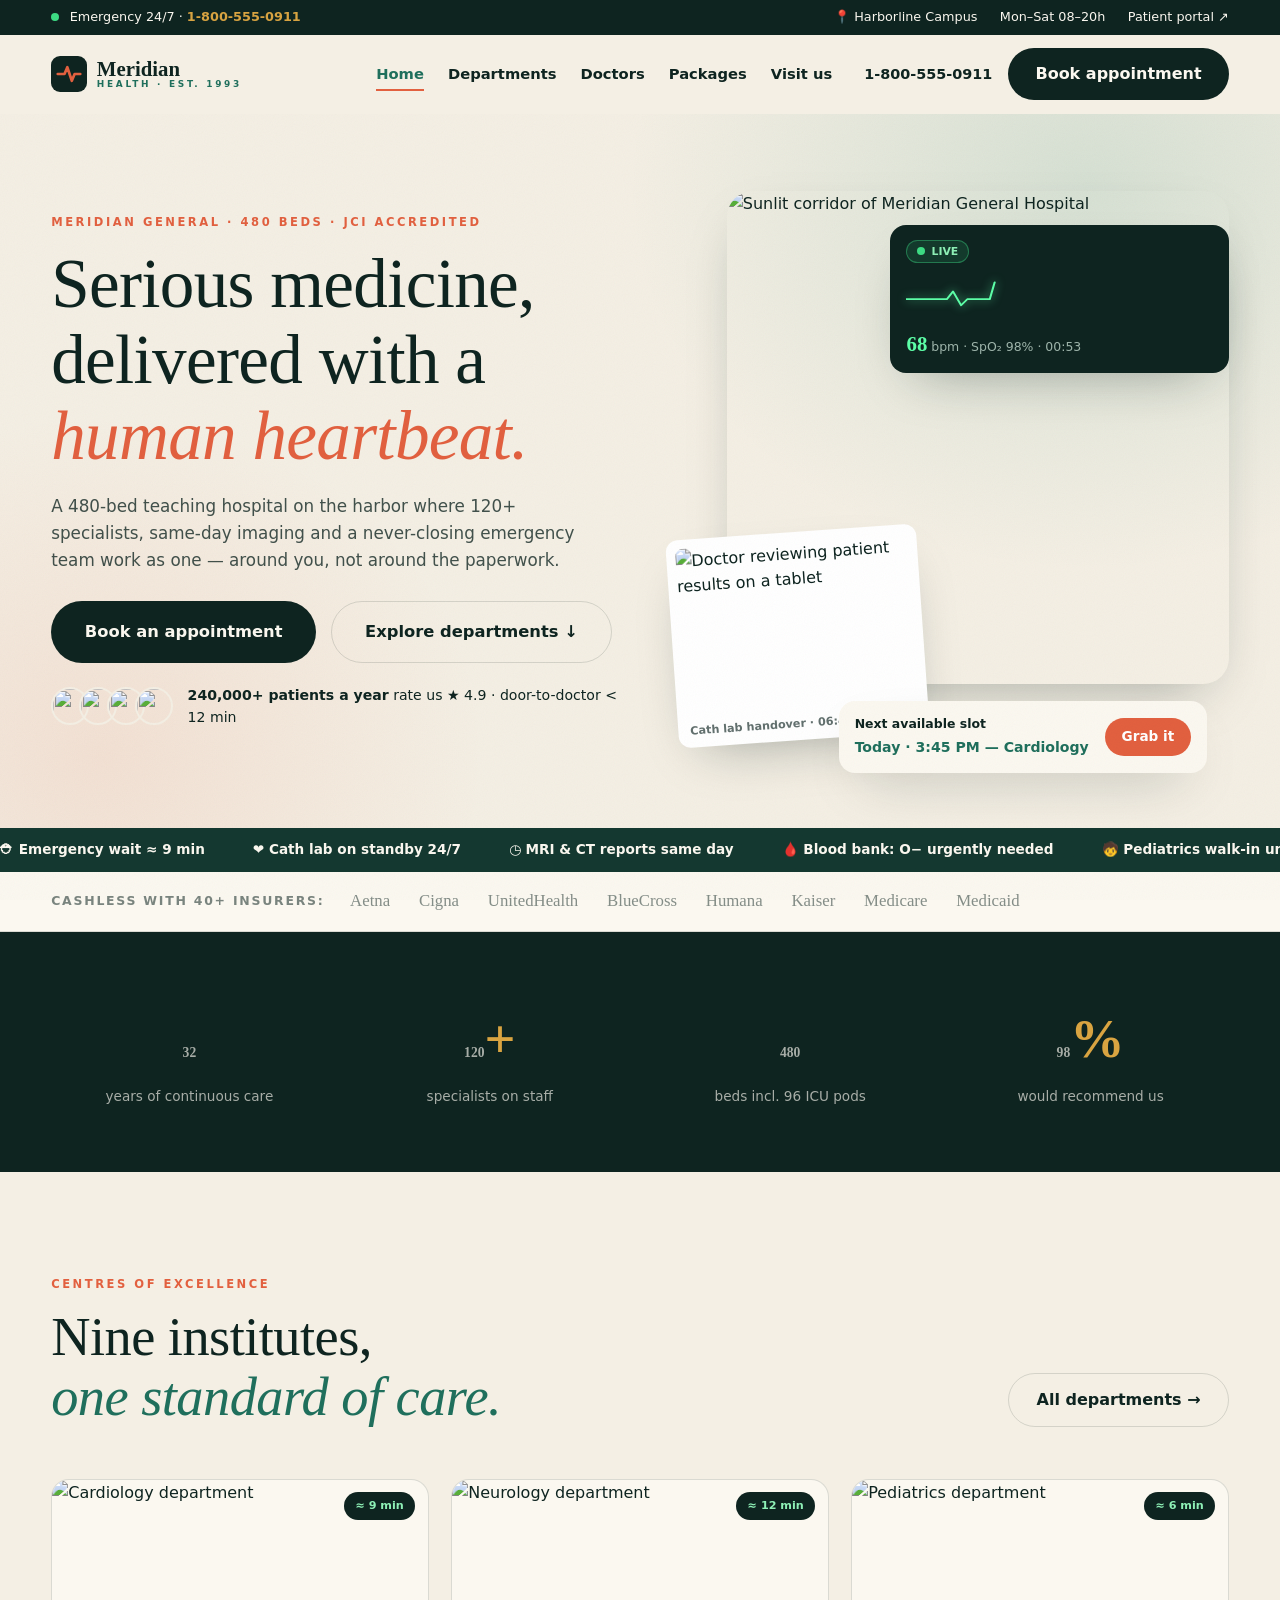
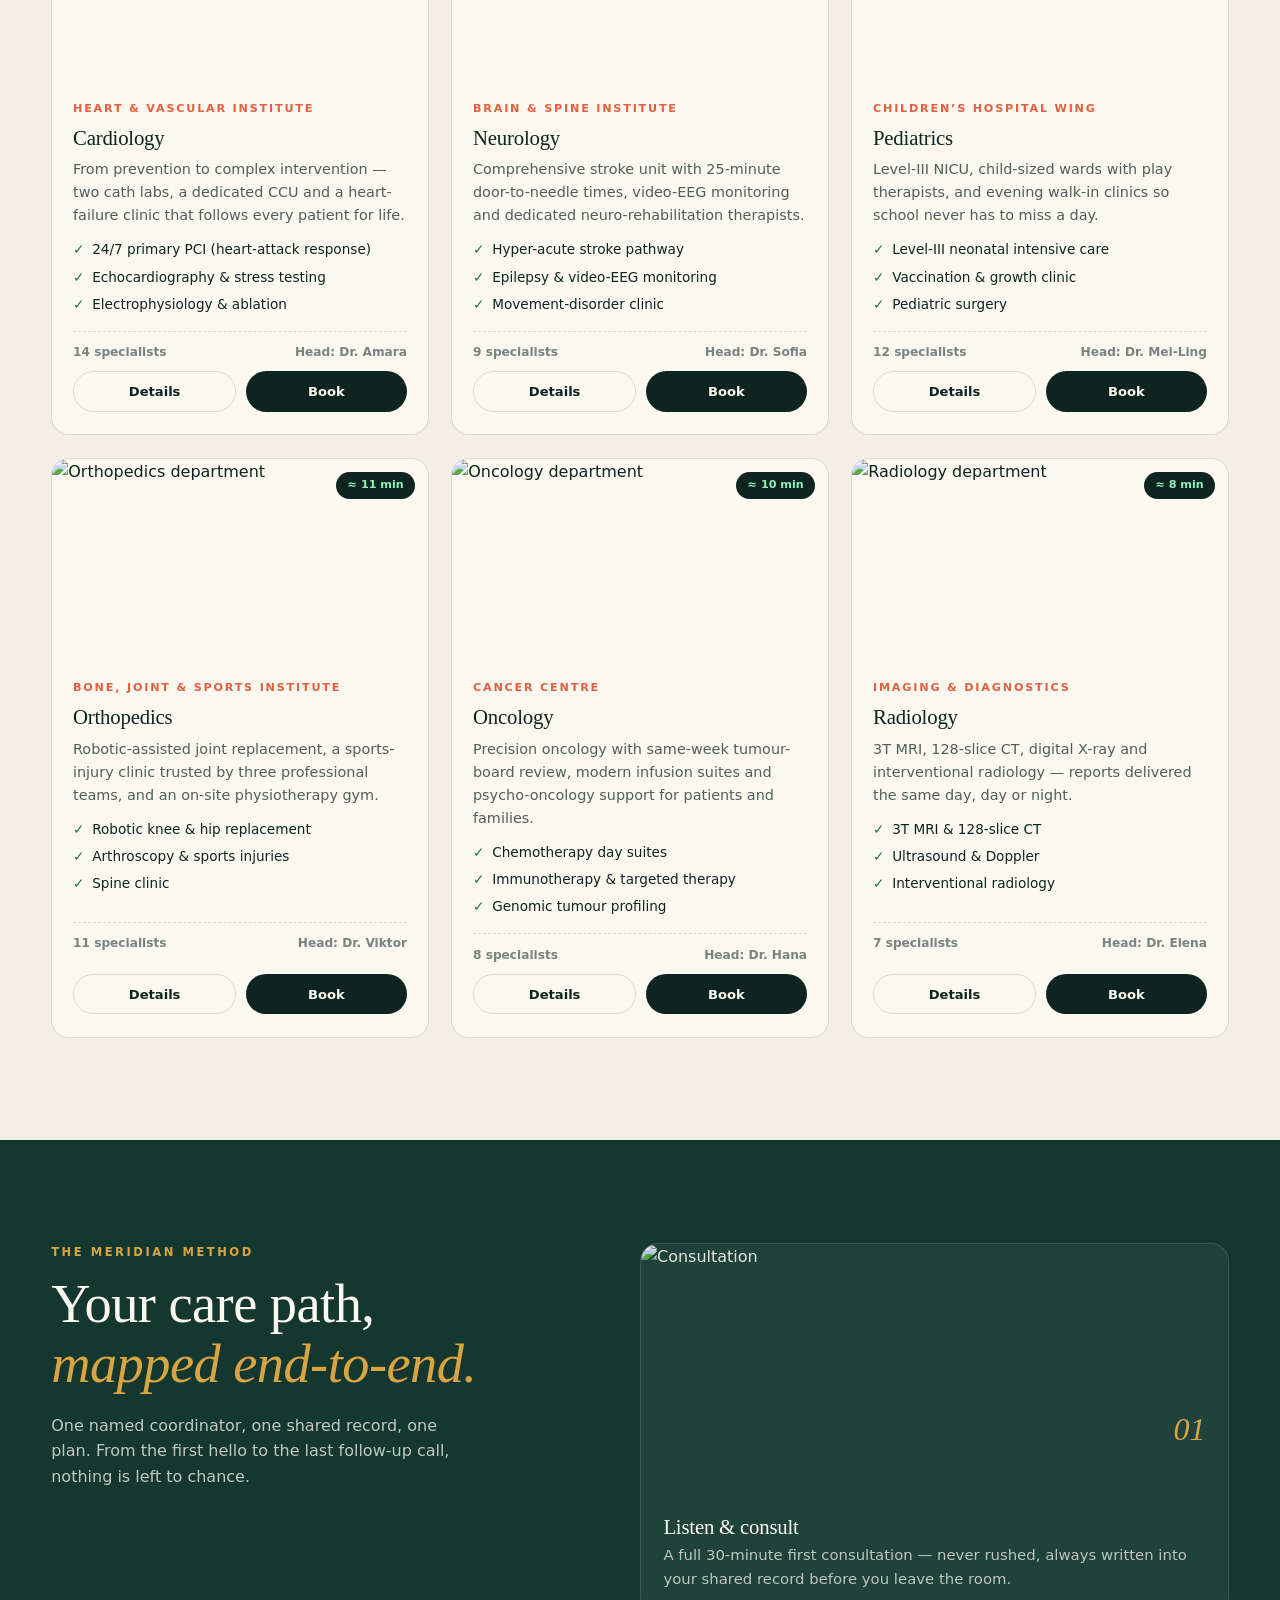
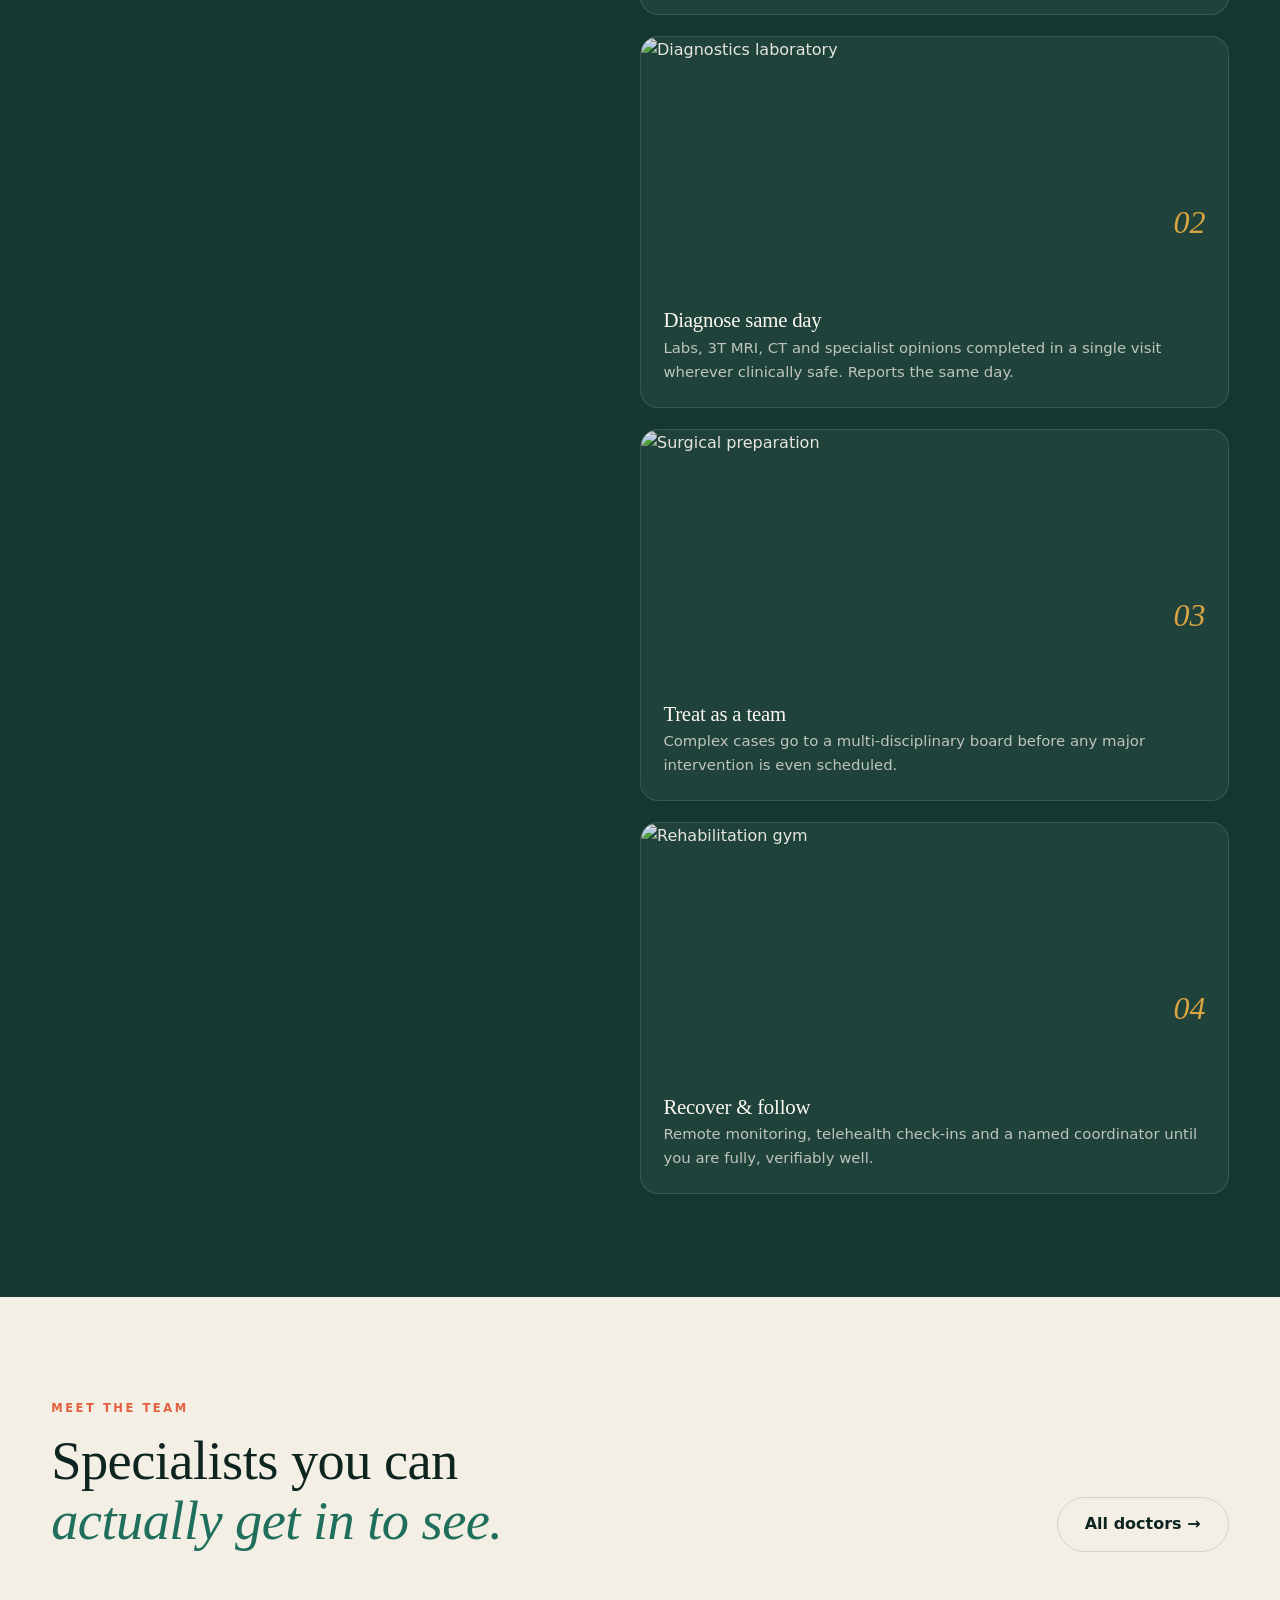
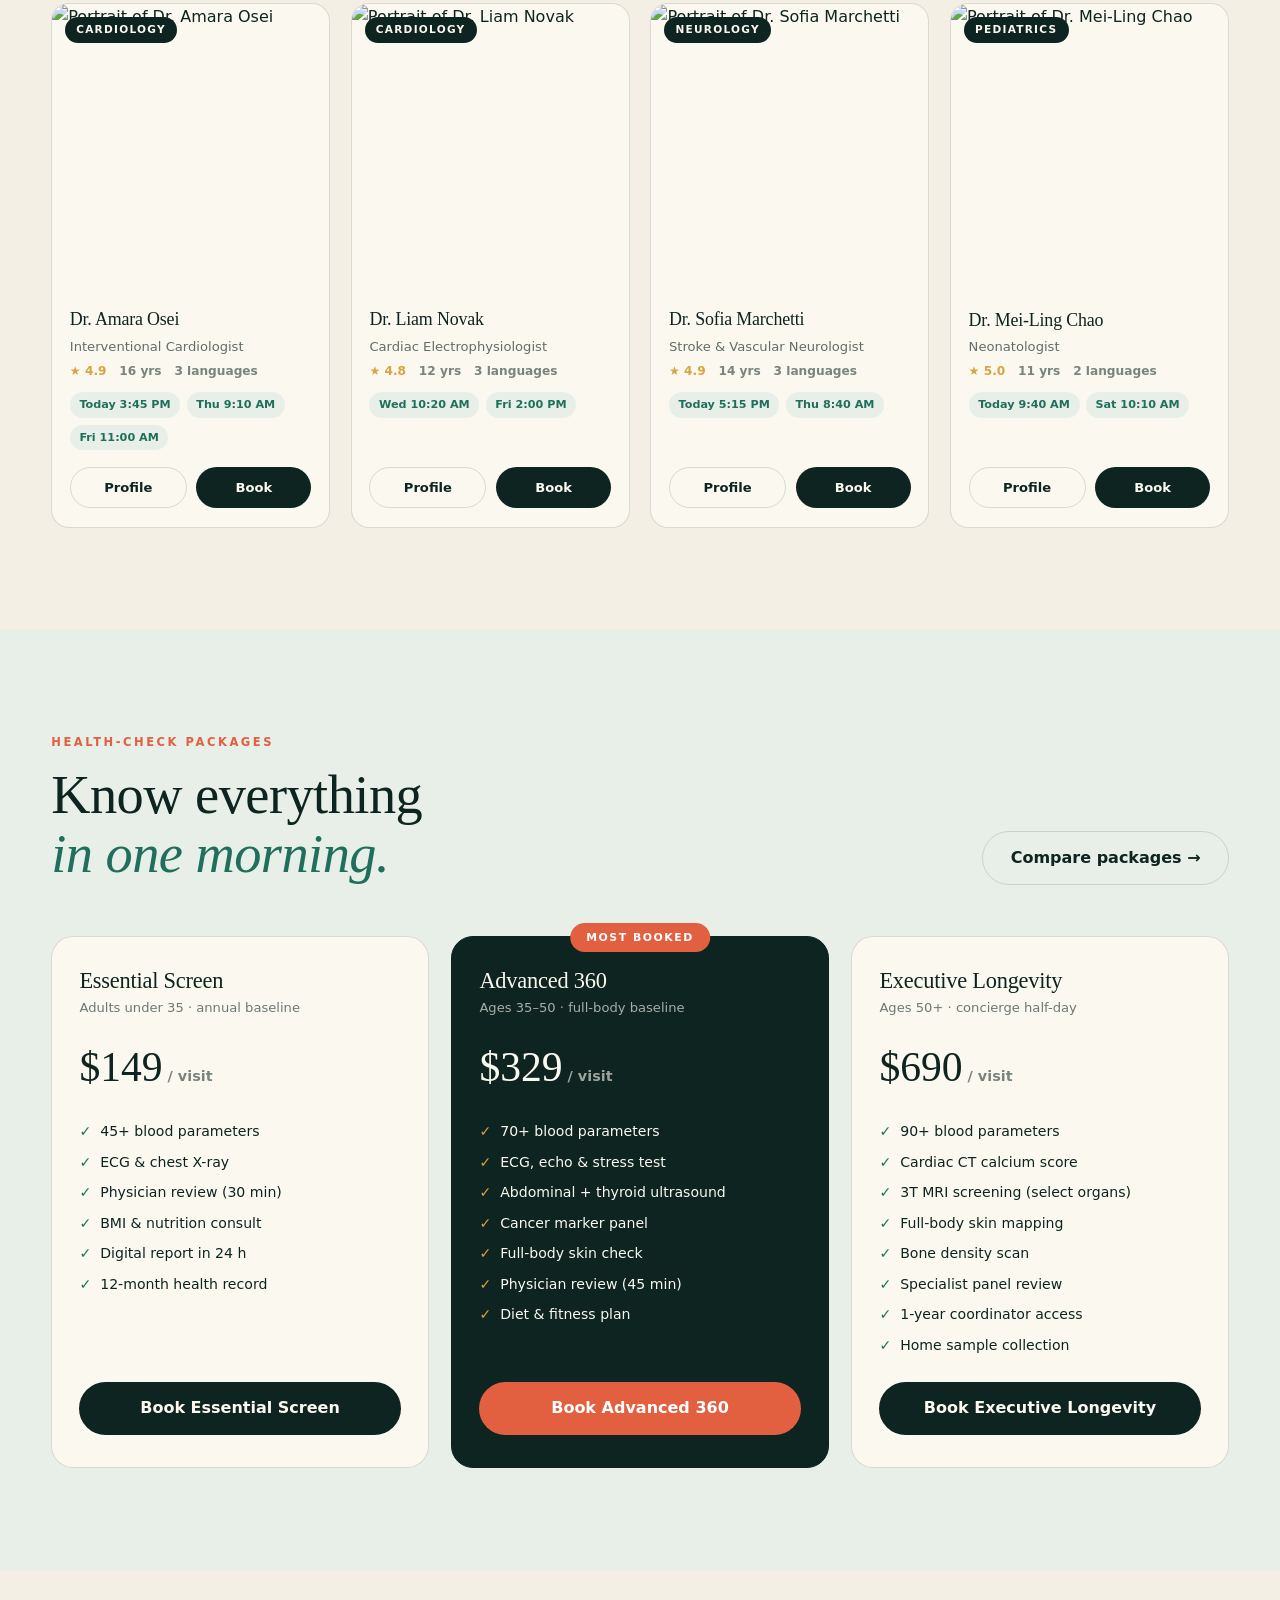
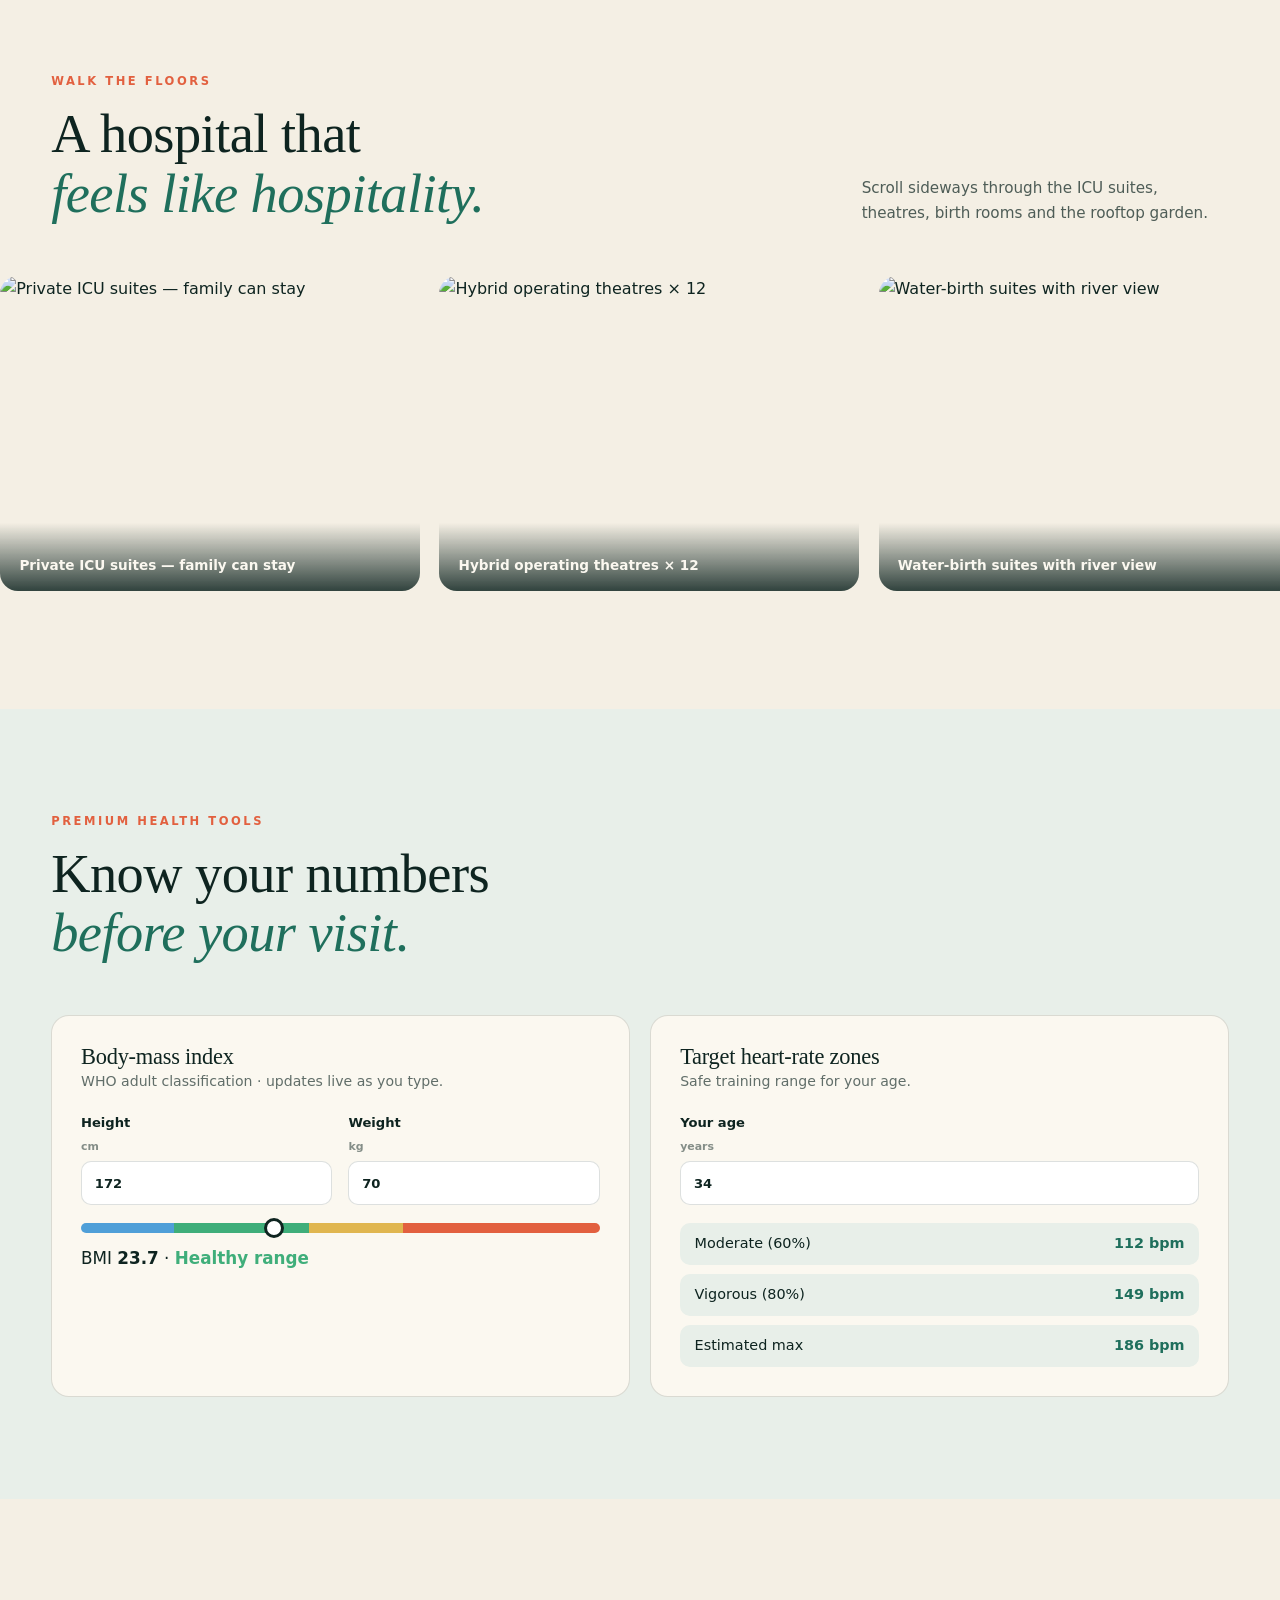
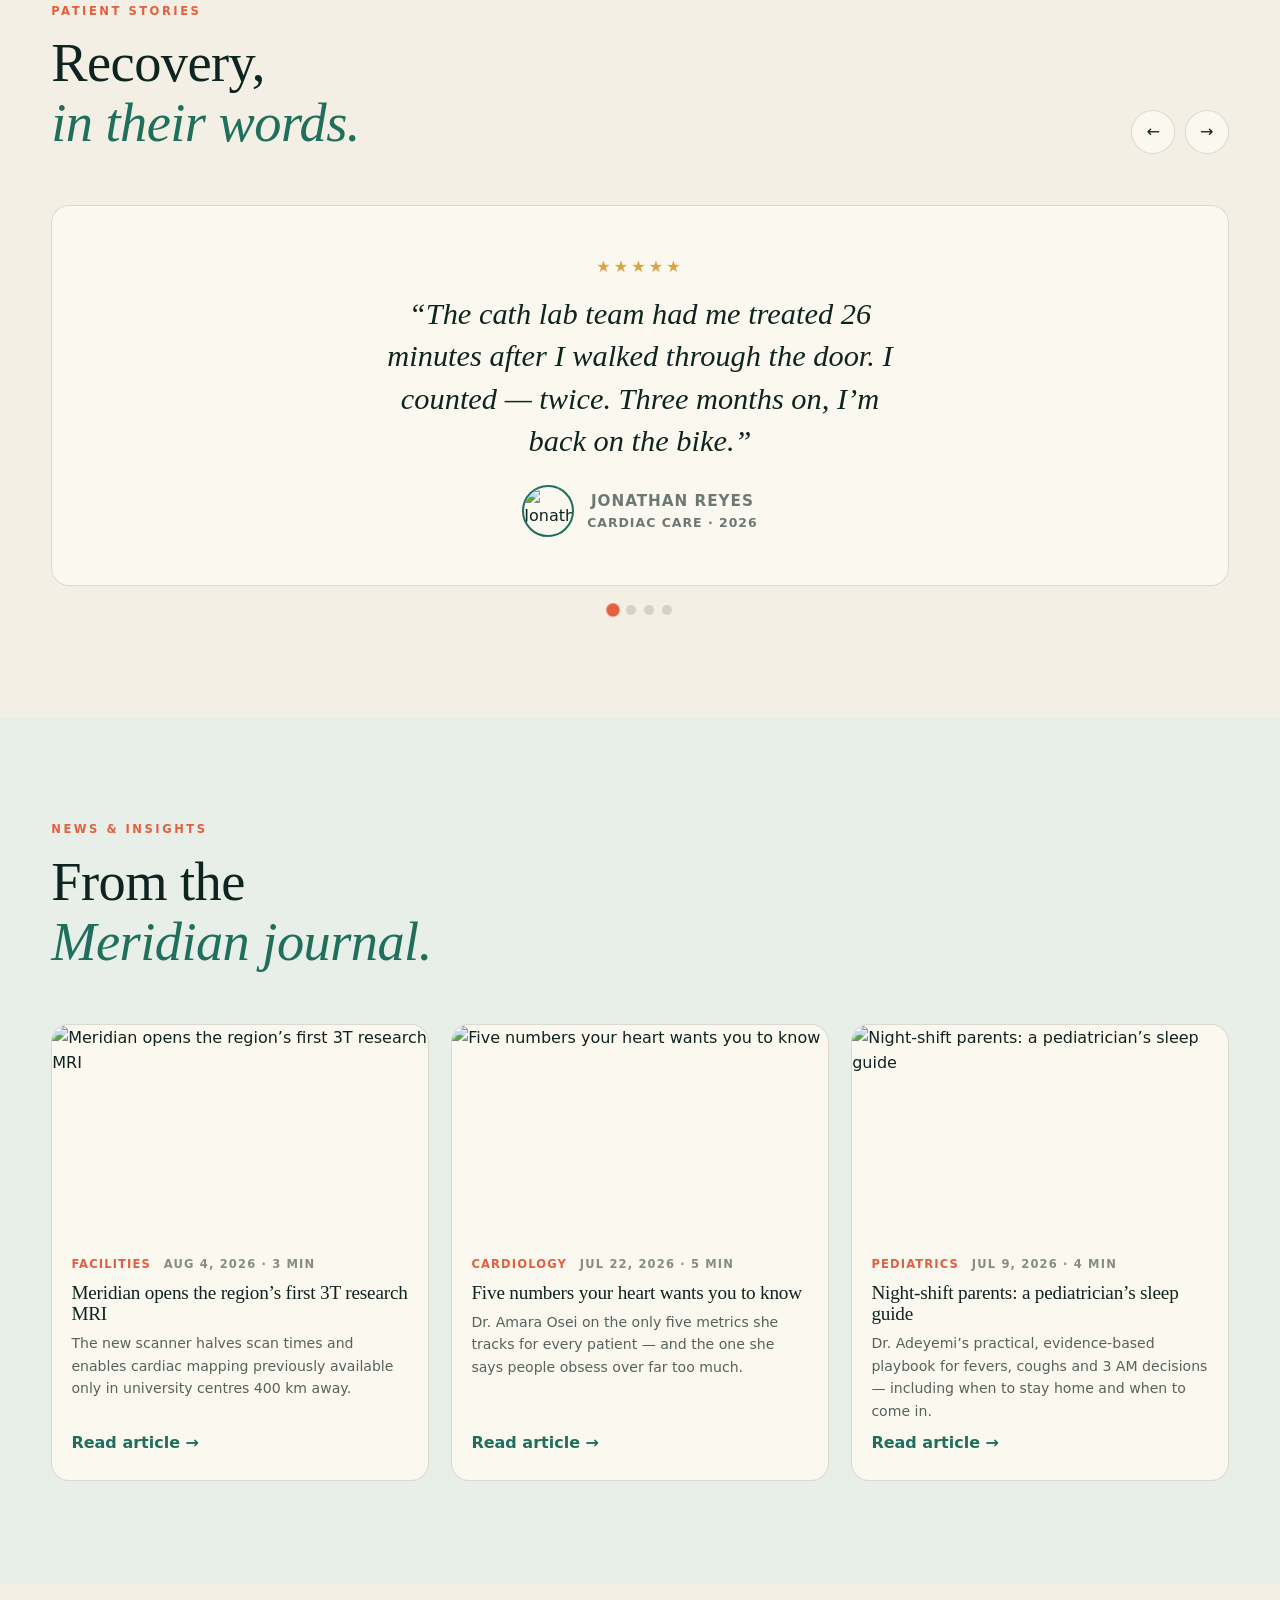
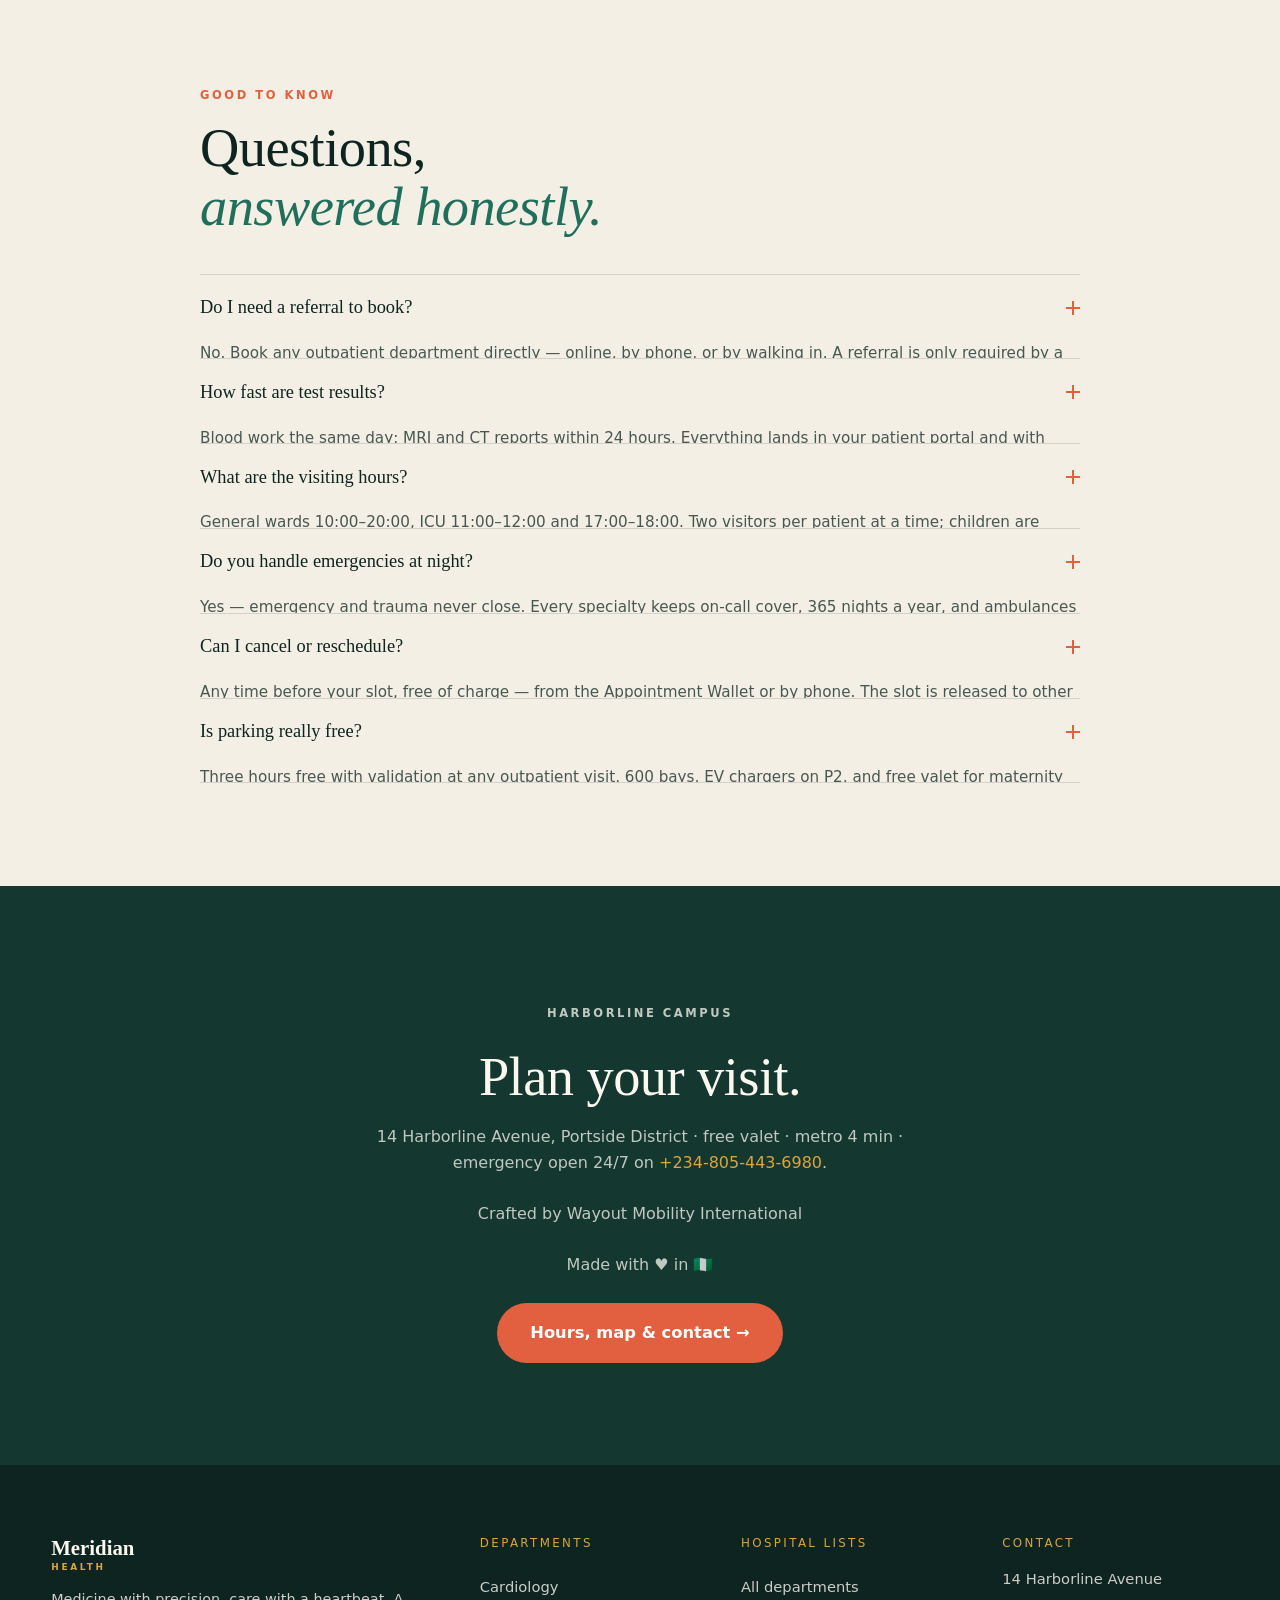
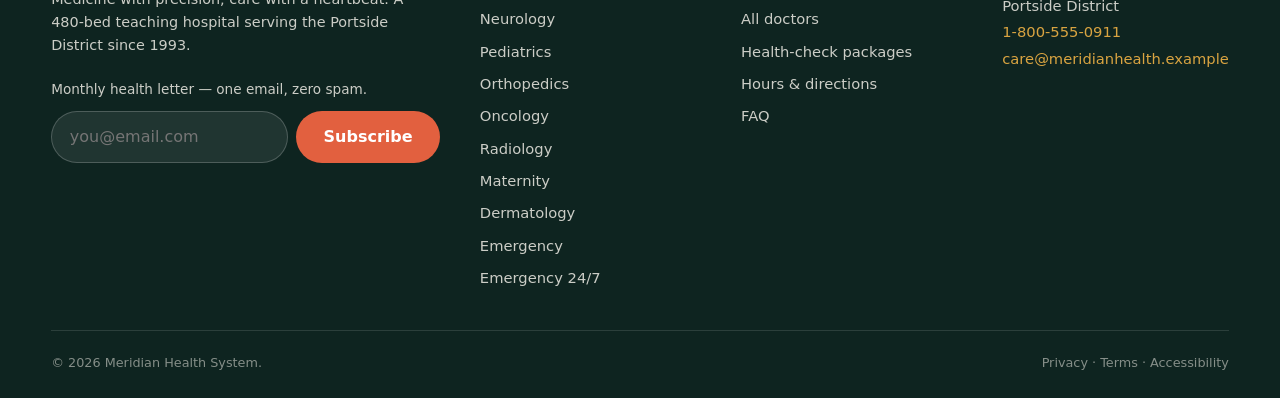
==== commit 765b9176: "Update the footer credits Added Wayout Mobility International, Made with ♥️ from Nigeria" ====
--- a/index.html
+++ b/index.html
@@ -206,7 +206,9 @@
     <div class="container">
       <p class="eyebrow eyebrow--mint">Harborline Campus</p>
       <h2 class="section-title">Plan your visit.</h2>
-      <p>14 Harborline Avenue, Portside District · free valet · metro 4 min · emergency open 24/7 on <a href="tel:+18005550911" style="color:var(--gold)">1-800-555-0911</a>.</p>
+      <p>14 Harborline Avenue, Portside District · free valet · metro 4 min · emergency open 24/7 on <a href="tel:+2348054436980" style="color:var(--gold)">+234-805-443-6980</a>.</p>
+      <p>Crafted by Wayout Mobility International </p>
+      <p>Made with ♥️ in 🇳🇬 </p>
       <a class="btn btn--clay btn--lg" href="contact.html">Hours, map & contact →</a>
     </div>
   </section>
